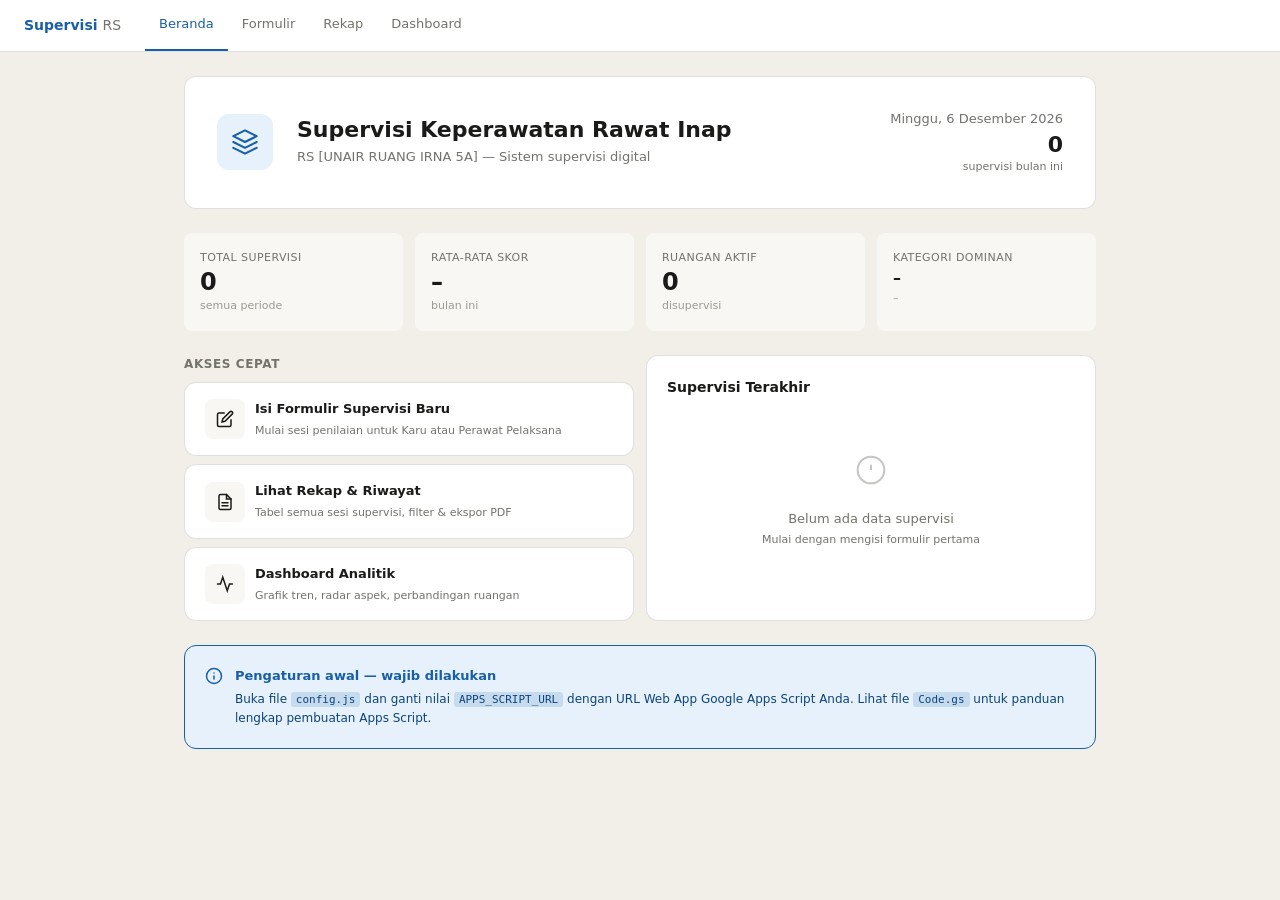
==== index.html @ 44aca82b "Add files via upload" ====
<!DOCTYPE html>
<html lang="id">
<head>
<meta charset="UTF-8">
<meta name="viewport" content="width=device-width,initial-scale=1">
<title>Supervisi Keperawatan RS</title>
<link rel="stylesheet" href="style.css">
<style>
.hero{background:var(--bg);border:1px solid var(--border);border-radius:var(--radius-lg);
  padding:2rem;margin-bottom:1.5rem;display:flex;align-items:center;gap:1.5rem}
.hero-icon{width:56px;height:56px;background:var(--blue-light);border-radius:var(--radius-lg);
  display:flex;align-items:center;justify-content:center;flex-shrink:0}
.hero h1{font-size:22px;font-weight:700;color:var(--text);line-height:1.2}
.hero p{font-size:13px;color:var(--text-sec);margin-top:4px}
.quick-btn{display:flex;align-items:center;gap:10px;padding:1rem 1.25rem;
  background:var(--bg);border:1px solid var(--border);border-radius:var(--radius-lg);
  text-decoration:none;color:var(--text);transition:all .15s;cursor:pointer}
.quick-btn:hover{border-color:var(--blue-mid);background:var(--blue-light)}
.quick-btn:hover .qb-icon{background:var(--blue);color:#fff}
.qb-icon{width:40px;height:40px;border-radius:var(--radius);background:var(--bg2);
  display:flex;align-items:center;justify-content:center;flex-shrink:0;transition:all .15s}
.qb-title{font-size:13px;font-weight:600;color:var(--text)}
.qb-sub{font-size:11px;color:var(--text-sec);margin-top:2px}
.recent-row{display:flex;align-items:center;gap:10px;padding:10px 0;
  border-bottom:1px solid var(--border)}
.recent-row:last-child{border-bottom:none}
.rr-avatar{width:32px;height:32px;border-radius:50%;background:var(--blue-light);
  display:flex;align-items:center;justify-content:center;font-size:11px;font-weight:600;
  color:var(--blue);flex-shrink:0}
.rr-name{font-size:13px;font-weight:500;color:var(--text)}
.rr-meta{font-size:11px;color:var(--text-sec);margin-top:1px}
.empty-state{text-align:center;padding:2.5rem 1rem;color:var(--text-sec)}
.empty-state svg{margin-bottom:.75rem;opacity:.4}
</style>
</head>
<body>
<nav>
  <div class="nav-brand">Supervisi <span>RS</span></div>
  <div class="nav-links">
    <a href="index.html" class="active">Beranda</a>
    <a href="form.html">Formulir</a>
    <a href="rekap.html">Rekap</a>
    <a href="dashboard.html">Dashboard</a>
  </div>
</nav>

<div class="container">
  <div class="hero">
    <div class="hero-icon">
      <svg width="28" height="28" viewBox="0 0 24 24" fill="none" stroke="#185FA5" stroke-width="1.8" stroke-linecap="round" stroke-linejoin="round">
        <path d="M12 2L2 7l10 5 10-5-10-5z"/><path d="M2 17l10 5 10-5"/><path d="M2 12l10 5 10-5"/>
      </svg>
    </div>
    <div>
      <h1 id="rs-name">Supervisi Keperawatan Rawat Inap</h1>
      <p id="rs-sub">Sistem pencatatan & pelaporan supervisi berbasis Google Sheets</p>
    </div>
    <div style="margin-left:auto;text-align:right;flex-shrink:0">
      <div id="today-date" style="font-size:13px;color:var(--text-sec)"></div>
      <div id="stat-bulan" style="font-size:22px;font-weight:700;color:var(--text);line-height:1.2;margin-top:2px">–</div>
      <div style="font-size:11px;color:var(--text-sec)">supervisi bulan ini</div>
    </div>
  </div>

  <div id="toast-area"></div>

  <div class="grid-4" style="margin-bottom:1.5rem" id="stat-cards">
    <div class="stat-card">
      <div class="stat-label">Total Supervisi</div>
      <div class="stat-value" id="s-total">–</div>
      <div class="stat-sub">semua periode</div>
    </div>
    <div class="stat-card">
      <div class="stat-label">Rata-rata Skor</div>
      <div class="stat-value" id="s-rata">–</div>
      <div class="stat-sub">bulan ini</div>
    </div>
    <div class="stat-card">
      <div class="stat-label">Ruangan Aktif</div>
      <div class="stat-value" id="s-ruangan">–</div>
      <div class="stat-sub">disupervisi</div>
    </div>
    <div class="stat-card">
      <div class="stat-label">Kategori Dominan</div>
      <div class="stat-value" id="s-kategori" style="font-size:16px">–</div>
      <div class="stat-sub" id="s-kategori-sub">–</div>
    </div>
  </div>

  <div class="grid-2" style="margin-bottom:1.5rem">
    <div>
      <div style="font-size:12px;font-weight:600;color:var(--text-sec);margin-bottom:8px;text-transform:uppercase;letter-spacing:.05em">Akses Cepat</div>
      <div style="display:flex;flex-direction:column;gap:8px">
        <a href="form.html" class="quick-btn">
          <div class="qb-icon">
            <svg width="18" height="18" viewBox="0 0 24 24" fill="none" stroke="currentColor" stroke-width="2" stroke-linecap="round">
              <path d="M11 4H4a2 2 0 00-2 2v14a2 2 0 002 2h14a2 2 0 002-2v-7"/><path d="M18.5 2.5a2.121 2.121 0 013 3L12 15l-4 1 1-4 9.5-9.5z"/>
            </svg>
          </div>
          <div>
            <div class="qb-title">Isi Formulir Supervisi Baru</div>
            <div class="qb-sub">Mulai sesi penilaian untuk Karu atau Perawat Pelaksana</div>
          </div>
        </a>
        <a href="rekap.html" class="quick-btn">
          <div class="qb-icon">
            <svg width="18" height="18" viewBox="0 0 24 24" fill="none" stroke="currentColor" stroke-width="2" stroke-linecap="round">
              <path d="M14 2H6a2 2 0 00-2 2v16a2 2 0 002 2h12a2 2 0 002-2V8z"/><polyline points="14 2 14 8 20 8"/><line x1="16" y1="13" x2="8" y2="13"/><line x1="16" y1="17" x2="8" y2="17"/>
            </svg>
          </div>
          <div>
            <div class="qb-title">Lihat Rekap & Riwayat</div>
            <div class="qb-sub">Tabel semua sesi supervisi, filter & ekspor PDF</div>
          </div>
        </a>
        <a href="dashboard.html" class="quick-btn">
          <div class="qb-icon">
            <svg width="18" height="18" viewBox="0 0 24 24" fill="none" stroke="currentColor" stroke-width="2" stroke-linecap="round">
              <polyline points="22 12 18 12 15 21 9 3 6 12 2 12"/>
            </svg>
          </div>
          <div>
            <div class="qb-title">Dashboard Analitik</div>
            <div class="qb-sub">Grafik tren, radar aspek, perbandingan ruangan</div>
          </div>
        </a>
      </div>
    </div>

    <div class="card">
      <div class="card-title">Supervisi Terakhir</div>
      <div id="recent-list">
        <div class="empty-state" id="empty-recent">
          <svg width="32" height="32" viewBox="0 0 24 24" fill="none" stroke="currentColor" stroke-width="1.5"><circle cx="12" cy="12" r="10"/><line x1="12" y1="8" x2="12" y2="12"/><line x1="12" y1="16" x2="12.01" y2="16"/></svg>
          <div style="font-size:13px;margin-top:4px">Belum ada data supervisi</div>
          <div style="font-size:11px;margin-top:2px">Mulai dengan mengisi formulir pertama</div>
        </div>
      </div>
    </div>
  </div>

  <div class="card" style="background:var(--blue-light);border-color:var(--blue)">
    <div style="display:flex;align-items:flex-start;gap:12px">
      <svg width="18" height="18" viewBox="0 0 24 24" fill="none" stroke="#185FA5" stroke-width="2" stroke-linecap="round" style="flex-shrink:0;margin-top:1px"><circle cx="12" cy="12" r="10"/><line x1="12" y1="16" x2="12" y2="12"/><line x1="12" y1="8" x2="12.01" y2="8"/></svg>
      <div>
        <div style="font-size:13px;font-weight:600;color:var(--blue);margin-bottom:3px">Pengaturan awal — wajib dilakukan</div>
        <div style="font-size:12px;color:#0C447C;line-height:1.6">
          Buka file <code style="background:rgba(24,95,165,.15);padding:1px 5px;border-radius:3px;font-size:11px">config.js</code> 
          dan ganti nilai <code style="background:rgba(24,95,165,.15);padding:1px 5px;border-radius:3px;font-size:11px">APPS_SCRIPT_URL</code> 
          dengan URL Web App Google Apps Script Anda. Lihat file <code style="background:rgba(24,95,165,.15);padding:1px 5px;border-radius:3px;font-size:11px">Code.gs</code> 
          untuk panduan lengkap pembuatan Apps Script.
        </div>
      </div>
    </div>
  </div>
</div>

<script src="config.js"></script>
<script>
document.getElementById('rs-name').textContent = CONFIG.APP_NAME;
document.getElementById('rs-sub').textContent = CONFIG.RS_NAME + ' — Sistem supervisi digital';

const now = new Date();
document.getElementById('today-date').textContent = now.toLocaleDateString('id-ID',{weekday:'long',day:'numeric',month:'long',year:'numeric'});

function loadStats() {
  const data = ambilLokal();
  const bulanIni = now.getMonth();
  const tahunIni = now.getFullYear();
  const dataBulan = data.filter(d => {
    const t = new Date(d.tanggal);
    return t.getMonth() === bulanIni && t.getFullYear() === tahunIni;
  });

  document.getElementById('s-total').textContent = data.length;
  document.getElementById('stat-bulan').textContent = dataBulan.length;

  if (dataBulan.length) {
    const avg = Math.round(dataBulan.reduce((a,b) => a + b.skor_total, 0) / dataBulan.length);
    document.getElementById('s-rata').textContent = avg + '%';
    const kat = getKategori(avg);
    document.getElementById('s-kategori').textContent = kat.label;
  }

  const ruangan = [...new Set(data.map(d => d.ruangan))];
  document.getElementById('s-ruangan').textContent = ruangan.length;

  const cats = {};
  data.forEach(d => { cats[d.kategori] = (cats[d.kategori]||0)+1; });
  const dom = Object.entries(cats).sort((a,b)=>b[1]-a[1])[0];
  if (dom) {
    document.getElementById('s-kategori').textContent = dom[0];
    document.getElementById('s-kategori-sub').textContent = dom[1] + ' sesi';
  }

  const list = document.getElementById('recent-list');
  const recent = data.slice(0, 5);
  if (recent.length) {
    document.getElementById('empty-recent')?.remove();
    list.innerHTML = recent.map(d => {
      const inisial = d.nama_perawat.split(' ').slice(1,3).map(w=>w[0]).join('').toUpperCase().slice(0,2);
      const kat = getKategori(d.skor_total);
      return `<div class="recent-row">
        <div class="rr-avatar">${inisial}</div>
        <div style="flex:1">
          <div class="rr-name">${d.nama_perawat}</div>
          <div class="rr-meta">${d.ruangan} · ${formatTanggal(d.tanggal)} · ${d.shift}</div>
        </div>
        <span class="badge ${kat.cls}">${d.skor_total}%</span>
      </div>`;
    }).join('');
  }

  // Coba fetch dari Sheets jika URL sudah diset
  if (CONFIG.APPS_SCRIPT_URL.includes('GANTI')) return;
  fetch(CONFIG.APPS_SCRIPT_URL + '?action=getStats')
    .then(r => r.json())
    .then(res => {
      if (res.total !== undefined) document.getElementById('s-total').textContent = res.total;
    }).catch(() => {});
}

loadStats();
</script>
</body>
</html>
---- style.css ----
*,*::before,*::after{box-sizing:border-box;margin:0;padding:0}

:root{
  --blue:#185FA5;--blue-light:#E6F1FB;--blue-mid:#378ADD;
  --green:#3B6D11;--green-light:#EAF3DE;
  --amber:#854F0B;--amber-light:#FAEEDA;
  --red:#A32D2D;--red-light:#FCEBEB;
  --teal:#0F6E56;--teal-light:#E1F5EE;
  --gray:#5F5E5A;--gray-light:#F1EFE8;
  --purple:#534AB7;--purple-light:#EEEDFE;
  --text:#1a1a18;--text-sec:#73726c;--text-hint:#9c9a92;
  --bg:#ffffff;--bg2:#f8f7f4;--bg3:#f1efe8;
  --border:rgba(0,0,0,0.12);--border2:rgba(0,0,0,0.20);
  --radius:8px;--radius-lg:12px;
}

body{font-family:'Segoe UI',system-ui,sans-serif;font-size:14px;color:var(--text);background:var(--bg3);line-height:1.6}

/* NAV */
nav{background:var(--bg);border-bottom:1px solid var(--border);padding:0 1.5rem;display:flex;align-items:center;gap:0;position:sticky;top:0;z-index:100}
.nav-brand{font-size:14px;font-weight:600;color:var(--blue);padding:14px 0;margin-right:1.5rem;white-space:nowrap}
.nav-brand span{color:var(--text-sec);font-weight:400}
.nav-links{display:flex;gap:0;flex:1}
.nav-links a{display:block;padding:14px 14px;font-size:13px;color:var(--text-sec);text-decoration:none;border-bottom:2.5px solid transparent;transition:color .15s}
.nav-links a:hover{color:var(--text)}
.nav-links a.active{color:var(--blue);border-bottom-color:var(--blue);font-weight:500}

/* LAYOUT */
.container{max-width:960px;margin:0 auto;padding:1.5rem}
.page-title{font-size:20px;font-weight:600;color:var(--text);margin-bottom:4px}
.page-sub{font-size:13px;color:var(--text-sec);margin-bottom:1.5rem}

/* CARDS */
.card{background:var(--bg);border:1px solid var(--border);border-radius:var(--radius-lg);padding:1.25rem}
.card-title{font-size:14px;font-weight:600;color:var(--text);margin-bottom:1rem}

/* GRID */
.grid-2{display:grid;grid-template-columns:repeat(2,minmax(0,1fr));gap:12px}
.grid-3{display:grid;grid-template-columns:repeat(3,minmax(0,1fr));gap:12px}
.grid-4{display:grid;grid-template-columns:repeat(4,minmax(0,1fr));gap:12px}

/* STAT CARDS */
.stat-card{background:var(--bg2);border-radius:var(--radius);padding:1rem}
.stat-label{font-size:11px;color:var(--text-sec);font-weight:500;text-transform:uppercase;letter-spacing:.04em;margin-bottom:4px}
.stat-value{font-size:24px;font-weight:600;color:var(--text);line-height:1}
.stat-sub{font-size:11px;color:var(--text-hint);margin-top:3px}

/* FORM ELEMENTS */
.form-group{display:flex;flex-direction:column;gap:5px;margin-bottom:1rem}
.form-label{font-size:12px;font-weight:500;color:var(--text-sec)}
.form-label .req{color:var(--red)}
input[type="text"],input[type="date"],select,textarea{
  width:100%;padding:8px 10px;border:1px solid var(--border2);border-radius:var(--radius);
  font-size:13px;color:var(--text);background:var(--bg);font-family:inherit;
  transition:border-color .15s,box-shadow .15s;outline:none
}
input:focus,select:focus,textarea:focus{border-color:var(--blue-mid);box-shadow:0 0 0 3px rgba(55,138,221,.15)}
select{cursor:pointer}
textarea{resize:vertical;min-height:80px}

/* BUTTONS */
.btn{display:inline-flex;align-items:center;gap:6px;padding:8px 16px;border-radius:var(--radius);
  font-size:13px;font-weight:500;cursor:pointer;border:1px solid;font-family:inherit;transition:all .15s}
.btn-primary{background:var(--blue);color:#fff;border-color:var(--blue)}
.btn-primary:hover{background:#0C447C;border-color:#0C447C}
.btn-secondary{background:var(--bg);color:var(--text);border-color:var(--border2)}
.btn-secondary:hover{background:var(--bg2)}
.btn-success{background:var(--green);color:#fff;border-color:var(--green)}
.btn-success:hover{background:#27500A}
.btn-danger{background:var(--red);color:#fff;border-color:var(--red)}
.btn-lg{padding:10px 24px;font-size:14px}
.btn-sm{padding:5px 10px;font-size:11px}
.btn:disabled{opacity:.5;cursor:not-allowed}

/* BADGES */
.badge{display:inline-block;font-size:11px;font-weight:500;padding:2px 8px;border-radius:4px}
.badge-success{background:var(--green-light);color:var(--green)}
.badge-warning{background:var(--amber-light);color:var(--amber)}
.badge-info{background:var(--blue-light);color:var(--blue)}
.badge-danger{background:var(--red-light);color:var(--red)}
.badge-gray{background:var(--gray-light);color:var(--gray)}

/* SCORE BUTTONS */
.score-group{display:flex;gap:5px}
.score-btn{width:36px;height:36px;border-radius:var(--radius);border:1.5px solid var(--border2);
  background:var(--bg2);cursor:pointer;font-size:13px;font-weight:600;color:var(--text-sec);
  transition:all .12s;font-family:inherit}
.score-btn:hover{border-color:var(--border2);background:var(--bg3)}
.score-btn.sel-1{background:var(--red-light);color:var(--red);border-color:var(--red)}
.score-btn.sel-2{background:var(--amber-light);color:var(--amber);border-color:var(--amber)}
.score-btn.sel-3{background:var(--blue-light);color:var(--blue);border-color:var(--blue)}
.score-btn.sel-4{background:var(--green-light);color:var(--green);border-color:var(--green)}

/* ITEM ROW */
.item-row{display:flex;align-items:center;gap:12px;padding:10px 0;border-bottom:1px solid var(--border)}
.item-row:last-child{border-bottom:none}
.item-num{font-size:11px;color:var(--text-hint);min-width:16px;flex-shrink:0}
.item-text{flex:1;font-size:13px;color:var(--text);line-height:1.4}

/* SECTION HEADER */
.section-head{background:var(--bg2);border-radius:var(--radius) var(--radius) 0 0;
  padding:10px 14px;display:flex;justify-content:space-between;align-items:center;
  border:1px solid var(--border)}
.section-head+.section-body{border:1px solid var(--border);border-top:none;
  padding:4px 14px;border-radius:0 0 var(--radius) var(--radius);margin-bottom:1rem}
.section-title{font-size:13px;font-weight:600;color:var(--text)}
.section-score{font-size:13px;font-weight:600}

/* TABLE */
.table-wrap{overflow-x:auto}
table{width:100%;border-collapse:collapse;font-size:13px}
th{padding:8px 10px;text-align:left;font-size:11px;font-weight:600;color:var(--text-sec);
  background:var(--bg2);border-bottom:1px solid var(--border);text-transform:uppercase;letter-spacing:.04em;cursor:pointer}
th:hover{background:var(--bg3)}
td{padding:9px 10px;border-bottom:1px solid var(--border);color:var(--text);vertical-align:middle}
tr:hover td{background:var(--bg2)}
tr:last-child td{border-bottom:none}

/* PROGRESS BAR */
.progress{height:6px;background:var(--bg3);border-radius:3px;overflow:hidden;margin-top:4px}
.progress-fill{height:100%;border-radius:3px;transition:width .3s}

/* ALERT / TOAST */
.toast{display:none;padding:10px 14px;border-radius:var(--radius);font-size:13px;margin-bottom:1rem;border-left:3px solid}
.toast.show{display:block}
.toast-success{background:var(--green-light);color:var(--green);border-color:var(--green)}
.toast-error{background:var(--red-light);color:var(--red);border-color:var(--red)}
.toast-info{background:var(--blue-light);color:var(--blue);border-color:var(--blue)}

/* LOADING */
.loading{display:inline-block;width:16px;height:16px;border:2px solid rgba(255,255,255,.4);
  border-top-color:#fff;border-radius:50%;animation:spin .6s linear infinite}
@keyframes spin{to{transform:rotate(360deg)}}
.loading-dark{border-color:var(--border2);border-top-color:var(--blue)}

/* RESPONSIVE */
@media(max-width:640px){
  .grid-2,.grid-3,.grid-4{grid-template-columns:1fr}
  .container{padding:1rem}
  nav{padding:0 1rem}
  .nav-brand{font-size:13px}
}

/* PRINT */
@media print{
  nav,.no-print{display:none!important}
  body{background:#fff}
  .card{border:1px solid #ccc}
  .container{padding:0}
}
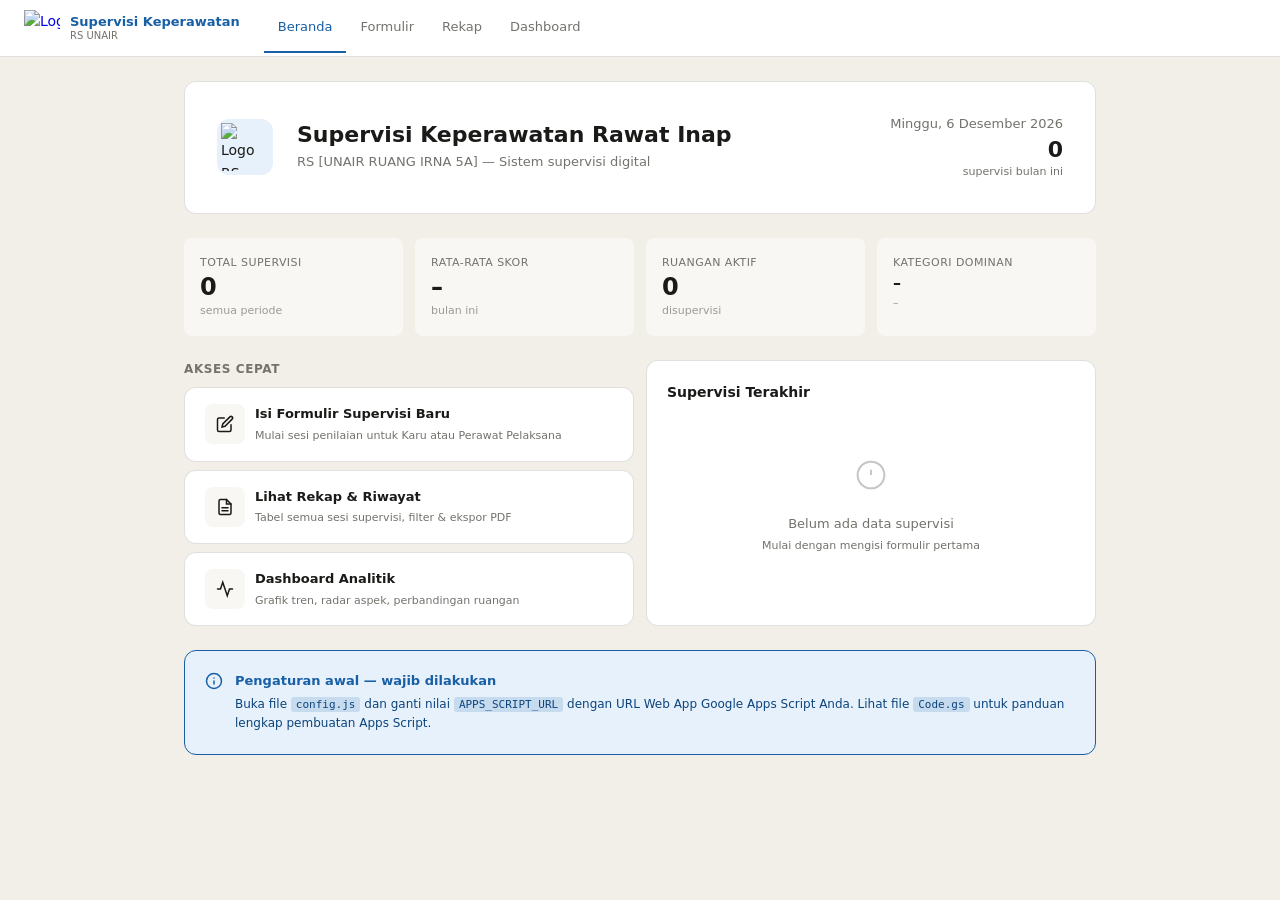
==== commit f6933ffa: "Add files via upload" ====
--- a/index.html
+++ b/index.html
@@ -1,206 +1,342 @@
 <!DOCTYPE html>
 <html lang="id">
+
 <head>
-<meta charset="UTF-8">
-<meta name="viewport" content="width=device-width,initial-scale=1">
-<title>Supervisi Keperawatan RS</title>
-<link rel="stylesheet" href="style.css">
-<style>
-.hero{background:var(--bg);border:1px solid var(--border);border-radius:var(--radius-lg);
-  padding:2rem;margin-bottom:1.5rem;display:flex;align-items:center;gap:1.5rem}
-.hero-icon{width:56px;height:56px;background:var(--blue-light);border-radius:var(--radius-lg);
-  display:flex;align-items:center;justify-content:center;flex-shrink:0}
-.hero h1{font-size:22px;font-weight:700;color:var(--text);line-height:1.2}
-.hero p{font-size:13px;color:var(--text-sec);margin-top:4px}
-.quick-btn{display:flex;align-items:center;gap:10px;padding:1rem 1.25rem;
-  background:var(--bg);border:1px solid var(--border);border-radius:var(--radius-lg);
-  text-decoration:none;color:var(--text);transition:all .15s;cursor:pointer}
-.quick-btn:hover{border-color:var(--blue-mid);background:var(--blue-light)}
-.quick-btn:hover .qb-icon{background:var(--blue);color:#fff}
-.qb-icon{width:40px;height:40px;border-radius:var(--radius);background:var(--bg2);
-  display:flex;align-items:center;justify-content:center;flex-shrink:0;transition:all .15s}
-.qb-title{font-size:13px;font-weight:600;color:var(--text)}
-.qb-sub{font-size:11px;color:var(--text-sec);margin-top:2px}
-.recent-row{display:flex;align-items:center;gap:10px;padding:10px 0;
-  border-bottom:1px solid var(--border)}
-.recent-row:last-child{border-bottom:none}
-.rr-avatar{width:32px;height:32px;border-radius:50%;background:var(--blue-light);
-  display:flex;align-items:center;justify-content:center;font-size:11px;font-weight:600;
-  color:var(--blue);flex-shrink:0}
-.rr-name{font-size:13px;font-weight:500;color:var(--text)}
-.rr-meta{font-size:11px;color:var(--text-sec);margin-top:1px}
-.empty-state{text-align:center;padding:2.5rem 1rem;color:var(--text-sec)}
-.empty-state svg{margin-bottom:.75rem;opacity:.4}
-</style>
+  <meta charset="UTF-8">
+  <meta name="viewport" content="width=device-width,initial-scale=1">
+  <title>Supervisi Keperawatan RS</title>
+  <link rel="stylesheet" href="style.css">
+  <style>
+    .hero {
+      background: var(--bg);
+      border: 1px solid var(--border);
+      border-radius: var(--radius-lg);
+      padding: 2rem;
+      margin-bottom: 1.5rem;
+      display: flex;
+      align-items: center;
+      gap: 1.5rem
+    }
+
+    .hero-icon {
+      width: 56px;
+      height: 56px;
+      background: var(--blue-light);
+      border-radius: var(--radius-lg);
+      display: flex;
+      align-items: center;
+      justify-content: center;
+      flex-shrink: 0
+    }
+
+    .hero h1 {
+      font-size: 22px;
+      font-weight: 700;
+      color: var(--text);
+      line-height: 1.2
+    }
+
+    .hero p {
+      font-size: 13px;
+      color: var(--text-sec);
+      margin-top: 4px
+    }
+
+    .quick-btn {
+      display: flex;
+      align-items: center;
+      gap: 10px;
+      padding: 1rem 1.25rem;
+      background: var(--bg);
+      border: 1px solid var(--border);
+      border-radius: var(--radius-lg);
+      text-decoration: none;
+      color: var(--text);
+      transition: all .15s;
+      cursor: pointer
+    }
+
+    .quick-btn:hover {
+      border-color: var(--blue-mid);
+      background: var(--blue-light)
+    }
+
+    .quick-btn:hover .qb-icon {
+      background: var(--blue);
+      color: #fff
+    }
+
+    .qb-icon {
+      width: 40px;
+      height: 40px;
+      border-radius: var(--radius);
+      background: var(--bg2);
+      display: flex;
+      align-items: center;
+      justify-content: center;
+      flex-shrink: 0;
+      transition: all .15s
+    }
+
+    .qb-title {
+      font-size: 13px;
+      font-weight: 600;
+      color: var(--text)
+    }
+
+    .qb-sub {
+      font-size: 11px;
+      color: var(--text-sec);
+      margin-top: 2px
+    }
+
+    .recent-row {
+      display: flex;
+      align-items: center;
+      gap: 10px;
+      padding: 10px 0;
+      border-bottom: 1px solid var(--border)
+    }
+
+    .recent-row:last-child {
+      border-bottom: none
+    }
+
+    .rr-avatar {
+      width: 32px;
+      height: 32px;
+      border-radius: 50%;
+      background: var(--blue-light);
+      display: flex;
+      align-items: center;
+      justify-content: center;
+      font-size: 11px;
+      font-weight: 600;
+      color: var(--blue);
+      flex-shrink: 0
+    }
+
+    .rr-name {
+      font-size: 13px;
+      font-weight: 500;
+      color: var(--text)
+    }
+
+    .rr-meta {
+      font-size: 11px;
+      color: var(--text-sec);
+      margin-top: 1px
+    }
+
+    .empty-state {
+      text-align: center;
+      padding: 2.5rem 1rem;
+      color: var(--text-sec)
+    }
+
+    .empty-state svg {
+      margin-bottom: .75rem;
+      opacity: .4
+    }
+  </style>
 </head>
+
 <body>
-<nav>
-  <div class="nav-brand">Supervisi <span>RS</span></div>
-  <div class="nav-links">
-    <a href="index.html" class="active">Beranda</a>
-    <a href="form.html">Formulir</a>
-    <a href="rekap.html">Rekap</a>
-    <a href="dashboard.html">Dashboard</a>
+  <nav>
+    <a href="index.html" class="nav-brand">
+      <img src="https://medikakaryaairlangga.com/about/assets/logo_rsunair.png" alt="Logo RS Unair">
+      <div>
+        <div class="nav-brand-text">Supervisi Keperawatan</div>
+        <div class="nav-brand-sub">RS UNAIR</div>
+      </div>
+    </a>
+    <div class="nav-links">
+      <a href="index.html" class="active">Beranda</a>
+      <a href="form.html">Formulir</a>
+      <a href="rekap.html">Rekap</a>
+      <a href="dashboard.html">Dashboard</a>
+    </div>
+  </nav>
+
+  <div class="container">
+    <div class="hero">
+      <div class="hero-icon">
+        <img src="https://medikakaryaairlangga.com/about/assets/logo_rsunair.png" alt="Logo RS Unair"
+          style="width:48px;height:48px;object-fit:contain">
+      </div>
+      <div>
+        <h1 id="rs-name">Supervisi Keperawatan Rawat Inap</h1>
+        <p id="rs-sub">Sistem pencatatan & pelaporan supervisi berbasis Google Sheets</p>
+      </div>
+      <div style="margin-left:auto;text-align:right;flex-shrink:0">
+        <div id="today-date" style="font-size:13px;color:var(--text-sec)"></div>
+        <div id="stat-bulan" style="font-size:22px;font-weight:700;color:var(--text);line-height:1.2;margin-top:2px">–
+        </div>
+        <div style="font-size:11px;color:var(--text-sec)">supervisi bulan ini</div>
+      </div>
+    </div>
+
+    <div id="toast-area"></div>
+
+    <div class="grid-4" style="margin-bottom:1.5rem" id="stat-cards">
+      <div class="stat-card">
+        <div class="stat-label">Total Supervisi</div>
+        <div class="stat-value" id="s-total">–</div>
+        <div class="stat-sub">semua periode</div>
+      </div>
+      <div class="stat-card">
+        <div class="stat-label">Rata-rata Skor</div>
+        <div class="stat-value" id="s-rata">–</div>
+        <div class="stat-sub">bulan ini</div>
+      </div>
+      <div class="stat-card">
+        <div class="stat-label">Ruangan Aktif</div>
+        <div class="stat-value" id="s-ruangan">–</div>
+        <div class="stat-sub">disupervisi</div>
+      </div>
+      <div class="stat-card">
+        <div class="stat-label">Kategori Dominan</div>
+        <div class="stat-value" id="s-kategori" style="font-size:16px">–</div>
+        <div class="stat-sub" id="s-kategori-sub">–</div>
+      </div>
+    </div>
+
+    <div class="grid-2" style="margin-bottom:1.5rem">
+      <div>
+        <div
+          style="font-size:12px;font-weight:600;color:var(--text-sec);margin-bottom:8px;text-transform:uppercase;letter-spacing:.05em">
+          Akses Cepat</div>
+        <div style="display:flex;flex-direction:column;gap:8px">
+          <a href="form.html" class="quick-btn">
+            <div class="qb-icon">
+              <svg width="18" height="18" viewBox="0 0 24 24" fill="none" stroke="currentColor" stroke-width="2"
+                stroke-linecap="round">
+                <path d="M11 4H4a2 2 0 00-2 2v14a2 2 0 002 2h14a2 2 0 002-2v-7" />
+                <path d="M18.5 2.5a2.121 2.121 0 013 3L12 15l-4 1 1-4 9.5-9.5z" />
+              </svg>
+            </div>
+            <div>
+              <div class="qb-title">Isi Formulir Supervisi Baru</div>
+              <div class="qb-sub">Mulai sesi penilaian untuk Karu atau Perawat Pelaksana</div>
+            </div>
+          </a>
+          <a href="rekap.html" class="quick-btn">
+            <div class="qb-icon">
+              <svg width="18" height="18" viewBox="0 0 24 24" fill="none" stroke="currentColor" stroke-width="2"
+                stroke-linecap="round">
+                <path d="M14 2H6a2 2 0 00-2 2v16a2 2 0 002 2h12a2 2 0 002-2V8z" />
+                <polyline points="14 2 14 8 20 8" />
+                <line x1="16" y1="13" x2="8" y2="13" />
+                <line x1="16" y1="17" x2="8" y2="17" />
+              </svg>
+            </div>
+            <div>
+              <div class="qb-title">Lihat Rekap & Riwayat</div>
+              <div class="qb-sub">Tabel semua sesi supervisi, filter & ekspor PDF</div>
+            </div>
+          </a>
+          <a href="dashboard.html" class="quick-btn">
+            <div class="qb-icon">
+              <svg width="18" height="18" viewBox="0 0 24 24" fill="none" stroke="currentColor" stroke-width="2"
+                stroke-linecap="round">
+                <polyline points="22 12 18 12 15 21 9 3 6 12 2 12" />
+              </svg>
+            </div>
+            <div>
+              <div class="qb-title">Dashboard Analitik</div>
+              <div class="qb-sub">Grafik tren, radar aspek, perbandingan ruangan</div>
+            </div>
+          </a>
+        </div>
+      </div>
+
+      <div class="card">
+        <div class="card-title">Supervisi Terakhir</div>
+        <div id="recent-list">
+          <div class="empty-state" id="empty-recent">
+            <svg width="32" height="32" viewBox="0 0 24 24" fill="none" stroke="currentColor" stroke-width="1.5">
+              <circle cx="12" cy="12" r="10" />
+              <line x1="12" y1="8" x2="12" y2="12" />
+              <line x1="12" y1="16" x2="12.01" y2="16" />
+            </svg>
+            <div style="font-size:13px;margin-top:4px">Belum ada data supervisi</div>
+            <div style="font-size:11px;margin-top:2px">Mulai dengan mengisi formulir pertama</div>
+          </div>
+        </div>
+      </div>
+    </div>
+
+    <div class="card" style="background:var(--blue-light);border-color:var(--blue)">
+      <div style="display:flex;align-items:flex-start;gap:12px">
+        <svg width="18" height="18" viewBox="0 0 24 24" fill="none" stroke="#185FA5" stroke-width="2"
+          stroke-linecap="round" style="flex-shrink:0;margin-top:1px">
+          <circle cx="12" cy="12" r="10" />
+          <line x1="12" y1="16" x2="12" y2="12" />
+          <line x1="12" y1="8" x2="12.01" y2="8" />
+        </svg>
+        <div>
+          <div style="font-size:13px;font-weight:600;color:var(--blue);margin-bottom:3px">Pengaturan awal — wajib
+            dilakukan</div>
+          <div style="font-size:12px;color:#0C447C;line-height:1.6">
+            Buka file <code
+              style="background:rgba(24,95,165,.15);padding:1px 5px;border-radius:3px;font-size:11px">config.js</code>
+            dan ganti nilai <code
+              style="background:rgba(24,95,165,.15);padding:1px 5px;border-radius:3px;font-size:11px">APPS_SCRIPT_URL</code>
+            dengan URL Web App Google Apps Script Anda. Lihat file <code
+              style="background:rgba(24,95,165,.15);padding:1px 5px;border-radius:3px;font-size:11px">Code.gs</code>
+            untuk panduan lengkap pembuatan Apps Script.
+          </div>
+        </div>
+      </div>
+    </div>
   </div>
-</nav>
-
-<div class="container">
-  <div class="hero">
-    <div class="hero-icon">
-      <svg width="28" height="28" viewBox="0 0 24 24" fill="none" stroke="#185FA5" stroke-width="1.8" stroke-linecap="round" stroke-linejoin="round">
-        <path d="M12 2L2 7l10 5 10-5-10-5z"/><path d="M2 17l10 5 10-5"/><path d="M2 12l10 5 10-5"/>
-      </svg>
-    </div>
-    <div>
-      <h1 id="rs-name">Supervisi Keperawatan Rawat Inap</h1>
-      <p id="rs-sub">Sistem pencatatan & pelaporan supervisi berbasis Google Sheets</p>
-    </div>
-    <div style="margin-left:auto;text-align:right;flex-shrink:0">
-      <div id="today-date" style="font-size:13px;color:var(--text-sec)"></div>
-      <div id="stat-bulan" style="font-size:22px;font-weight:700;color:var(--text);line-height:1.2;margin-top:2px">–</div>
-      <div style="font-size:11px;color:var(--text-sec)">supervisi bulan ini</div>
-    </div>
-  </div>
-
-  <div id="toast-area"></div>
-
-  <div class="grid-4" style="margin-bottom:1.5rem" id="stat-cards">
-    <div class="stat-card">
-      <div class="stat-label">Total Supervisi</div>
-      <div class="stat-value" id="s-total">–</div>
-      <div class="stat-sub">semua periode</div>
-    </div>
-    <div class="stat-card">
-      <div class="stat-label">Rata-rata Skor</div>
-      <div class="stat-value" id="s-rata">–</div>
-      <div class="stat-sub">bulan ini</div>
-    </div>
-    <div class="stat-card">
-      <div class="stat-label">Ruangan Aktif</div>
-      <div class="stat-value" id="s-ruangan">–</div>
-      <div class="stat-sub">disupervisi</div>
-    </div>
-    <div class="stat-card">
-      <div class="stat-label">Kategori Dominan</div>
-      <div class="stat-value" id="s-kategori" style="font-size:16px">–</div>
-      <div class="stat-sub" id="s-kategori-sub">–</div>
-    </div>
-  </div>
-
-  <div class="grid-2" style="margin-bottom:1.5rem">
-    <div>
-      <div style="font-size:12px;font-weight:600;color:var(--text-sec);margin-bottom:8px;text-transform:uppercase;letter-spacing:.05em">Akses Cepat</div>
-      <div style="display:flex;flex-direction:column;gap:8px">
-        <a href="form.html" class="quick-btn">
-          <div class="qb-icon">
-            <svg width="18" height="18" viewBox="0 0 24 24" fill="none" stroke="currentColor" stroke-width="2" stroke-linecap="round">
-              <path d="M11 4H4a2 2 0 00-2 2v14a2 2 0 002 2h14a2 2 0 002-2v-7"/><path d="M18.5 2.5a2.121 2.121 0 013 3L12 15l-4 1 1-4 9.5-9.5z"/>
-            </svg>
-          </div>
-          <div>
-            <div class="qb-title">Isi Formulir Supervisi Baru</div>
-            <div class="qb-sub">Mulai sesi penilaian untuk Karu atau Perawat Pelaksana</div>
-          </div>
-        </a>
-        <a href="rekap.html" class="quick-btn">
-          <div class="qb-icon">
-            <svg width="18" height="18" viewBox="0 0 24 24" fill="none" stroke="currentColor" stroke-width="2" stroke-linecap="round">
-              <path d="M14 2H6a2 2 0 00-2 2v16a2 2 0 002 2h12a2 2 0 002-2V8z"/><polyline points="14 2 14 8 20 8"/><line x1="16" y1="13" x2="8" y2="13"/><line x1="16" y1="17" x2="8" y2="17"/>
-            </svg>
-          </div>
-          <div>
-            <div class="qb-title">Lihat Rekap & Riwayat</div>
-            <div class="qb-sub">Tabel semua sesi supervisi, filter & ekspor PDF</div>
-          </div>
-        </a>
-        <a href="dashboard.html" class="quick-btn">
-          <div class="qb-icon">
-            <svg width="18" height="18" viewBox="0 0 24 24" fill="none" stroke="currentColor" stroke-width="2" stroke-linecap="round">
-              <polyline points="22 12 18 12 15 21 9 3 6 12 2 12"/>
-            </svg>
-          </div>
-          <div>
-            <div class="qb-title">Dashboard Analitik</div>
-            <div class="qb-sub">Grafik tren, radar aspek, perbandingan ruangan</div>
-          </div>
-        </a>
-      </div>
-    </div>
-
-    <div class="card">
-      <div class="card-title">Supervisi Terakhir</div>
-      <div id="recent-list">
-        <div class="empty-state" id="empty-recent">
-          <svg width="32" height="32" viewBox="0 0 24 24" fill="none" stroke="currentColor" stroke-width="1.5"><circle cx="12" cy="12" r="10"/><line x1="12" y1="8" x2="12" y2="12"/><line x1="12" y1="16" x2="12.01" y2="16"/></svg>
-          <div style="font-size:13px;margin-top:4px">Belum ada data supervisi</div>
-          <div style="font-size:11px;margin-top:2px">Mulai dengan mengisi formulir pertama</div>
-        </div>
-      </div>
-    </div>
-  </div>
-
-  <div class="card" style="background:var(--blue-light);border-color:var(--blue)">
-    <div style="display:flex;align-items:flex-start;gap:12px">
-      <svg width="18" height="18" viewBox="0 0 24 24" fill="none" stroke="#185FA5" stroke-width="2" stroke-linecap="round" style="flex-shrink:0;margin-top:1px"><circle cx="12" cy="12" r="10"/><line x1="12" y1="16" x2="12" y2="12"/><line x1="12" y1="8" x2="12.01" y2="8"/></svg>
-      <div>
-        <div style="font-size:13px;font-weight:600;color:var(--blue);margin-bottom:3px">Pengaturan awal — wajib dilakukan</div>
-        <div style="font-size:12px;color:#0C447C;line-height:1.6">
-          Buka file <code style="background:rgba(24,95,165,.15);padding:1px 5px;border-radius:3px;font-size:11px">config.js</code> 
-          dan ganti nilai <code style="background:rgba(24,95,165,.15);padding:1px 5px;border-radius:3px;font-size:11px">APPS_SCRIPT_URL</code> 
-          dengan URL Web App Google Apps Script Anda. Lihat file <code style="background:rgba(24,95,165,.15);padding:1px 5px;border-radius:3px;font-size:11px">Code.gs</code> 
-          untuk panduan lengkap pembuatan Apps Script.
-        </div>
-      </div>
-    </div>
-  </div>
-</div>
-
-<script src="config.js"></script>
-<script>
-document.getElementById('rs-name').textContent = CONFIG.APP_NAME;
-document.getElementById('rs-sub').textContent = CONFIG.RS_NAME + ' — Sistem supervisi digital';
-
-const now = new Date();
-document.getElementById('today-date').textContent = now.toLocaleDateString('id-ID',{weekday:'long',day:'numeric',month:'long',year:'numeric'});
-
-function loadStats() {
-  const data = ambilLokal();
-  const bulanIni = now.getMonth();
-  const tahunIni = now.getFullYear();
-  const dataBulan = data.filter(d => {
-    const t = new Date(d.tanggal);
-    return t.getMonth() === bulanIni && t.getFullYear() === tahunIni;
-  });
-
-  document.getElementById('s-total').textContent = data.length;
-  document.getElementById('stat-bulan').textContent = dataBulan.length;
-
-  if (dataBulan.length) {
-    const avg = Math.round(dataBulan.reduce((a,b) => a + b.skor_total, 0) / dataBulan.length);
-    document.getElementById('s-rata').textContent = avg + '%';
-    const kat = getKategori(avg);
-    document.getElementById('s-kategori').textContent = kat.label;
-  }
-
-  const ruangan = [...new Set(data.map(d => d.ruangan))];
-  document.getElementById('s-ruangan').textContent = ruangan.length;
-
-  const cats = {};
-  data.forEach(d => { cats[d.kategori] = (cats[d.kategori]||0)+1; });
-  const dom = Object.entries(cats).sort((a,b)=>b[1]-a[1])[0];
-  if (dom) {
-    document.getElementById('s-kategori').textContent = dom[0];
-    document.getElementById('s-kategori-sub').textContent = dom[1] + ' sesi';
-  }
-
-  const list = document.getElementById('recent-list');
-  const recent = data.slice(0, 5);
-  if (recent.length) {
-    document.getElementById('empty-recent')?.remove();
-    list.innerHTML = recent.map(d => {
-      const inisial = d.nama_perawat.split(' ').slice(1,3).map(w=>w[0]).join('').toUpperCase().slice(0,2);
-      const kat = getKategori(d.skor_total);
-      return `<div class="recent-row">
+
+  <script src="config.js"></script>
+  <script>
+    document.getElementById('rs-name').textContent = CONFIG.APP_NAME;
+    document.getElementById('rs-sub').textContent = CONFIG.RS_NAME + ' — Sistem supervisi digital';
+
+    const now = new Date();
+    document.getElementById('today-date').textContent = now.toLocaleDateString('id-ID', { weekday: 'long', day: 'numeric', month: 'long', year: 'numeric' });
+
+    function loadStats() {
+      const data = ambilLokal();
+      const bulanIni = now.getMonth();
+      const tahunIni = now.getFullYear();
+      const dataBulan = data.filter(d => {
+        const t = new Date(d.tanggal);
+        return t.getMonth() === bulanIni && t.getFullYear() === tahunIni;
+      });
+
+      document.getElementById('s-total').textContent = data.length;
+      document.getElementById('stat-bulan').textContent = dataBulan.length;
+
+      if (dataBulan.length) {
+        const avg = Math.round(dataBulan.reduce((a, b) => a + b.skor_total, 0) / dataBulan.length);
+        document.getElementById('s-rata').textContent = avg + '%';
+        const kat = getKategori(avg);
+        document.getElementById('s-kategori').textContent = kat.label;
+      }
+
+      const ruangan = [...new Set(data.map(d => d.ruangan))];
+      document.getElementById('s-ruangan').textContent = ruangan.length;
+
+      const cats = {};
+      data.forEach(d => { cats[d.kategori] = (cats[d.kategori] || 0) + 1; });
+      const dom = Object.entries(cats).sort((a, b) => b[1] - a[1])[0];
+      if (dom) {
+        document.getElementById('s-kategori').textContent = dom[0];
+        document.getElementById('s-kategori-sub').textContent = dom[1] + ' sesi';
+      }
+
+      const list = document.getElementById('recent-list');
+      const recent = data.slice(0, 5);
+      if (recent.length) {
+        document.getElementById('empty-recent')?.remove();
+        list.innerHTML = recent.map(d => {
+          const inisial = d.nama_perawat.split(' ').slice(1, 3).map(w => w[0]).join('').toUpperCase().slice(0, 2);
+          const kat = getKategori(d.skor_total);
+          return `<div class="recent-row">
         <div class="rr-avatar">${inisial}</div>
         <div style="flex:1">
           <div class="rr-name">${d.nama_perawat}</div>
@@ -208,19 +344,20 @@
         </div>
         <span class="badge ${kat.cls}">${d.skor_total}%</span>
       </div>`;
-    }).join('');
-  }
-
-  // Coba fetch dari Sheets jika URL sudah diset
-  if (CONFIG.APPS_SCRIPT_URL.includes('GANTI')) return;
-  fetch(CONFIG.APPS_SCRIPT_URL + '?action=getStats')
-    .then(r => r.json())
-    .then(res => {
-      if (res.total !== undefined) document.getElementById('s-total').textContent = res.total;
-    }).catch(() => {});
-}
-
-loadStats();
-</script>
+        }).join('');
+      }
+
+      // Coba fetch dari Sheets jika URL sudah diset
+      if (CONFIG.APPS_SCRIPT_URL.includes('GANTI')) return;
+      fetch(CONFIG.APPS_SCRIPT_URL + '?action=getStats')
+        .then(r => r.json())
+        .then(res => {
+          if (res.total !== undefined) document.getElementById('s-total').textContent = res.total;
+        }).catch(() => { });
+    }
+
+    loadStats();
+  </script>
 </body>
-</html>
+
+</html>
--- a/style.css
+++ b/style.css
@@ -1,150 +1,608 @@
-*,*::before,*::after{box-sizing:border-box;margin:0;padding:0}
-
-:root{
-  --blue:#185FA5;--blue-light:#E6F1FB;--blue-mid:#378ADD;
-  --green:#3B6D11;--green-light:#EAF3DE;
-  --amber:#854F0B;--amber-light:#FAEEDA;
-  --red:#A32D2D;--red-light:#FCEBEB;
-  --teal:#0F6E56;--teal-light:#E1F5EE;
-  --gray:#5F5E5A;--gray-light:#F1EFE8;
-  --purple:#534AB7;--purple-light:#EEEDFE;
-  --text:#1a1a18;--text-sec:#73726c;--text-hint:#9c9a92;
-  --bg:#ffffff;--bg2:#f8f7f4;--bg3:#f1efe8;
-  --border:rgba(0,0,0,0.12);--border2:rgba(0,0,0,0.20);
-  --radius:8px;--radius-lg:12px;
-}
-
-body{font-family:'Segoe UI',system-ui,sans-serif;font-size:14px;color:var(--text);background:var(--bg3);line-height:1.6}
+*,
+*::before,
+*::after {
+  box-sizing: border-box;
+  margin: 0;
+  padding: 0
+}
+
+:root {
+  --blue: #185FA5;
+  --blue-light: #E6F1FB;
+  --blue-mid: #378ADD;
+  --green: #3B6D11;
+  --green-light: #EAF3DE;
+  --amber: #854F0B;
+  --amber-light: #FAEEDA;
+  --red: #A32D2D;
+  --red-light: #FCEBEB;
+  --teal: #0F6E56;
+  --teal-light: #E1F5EE;
+  --gray: #5F5E5A;
+  --gray-light: #F1EFE8;
+  --purple: #534AB7;
+  --purple-light: #EEEDFE;
+  --text: #1a1a18;
+  --text-sec: #73726c;
+  --text-hint: #9c9a92;
+  --bg: #ffffff;
+  --bg2: #f8f7f4;
+  --bg3: #f1efe8;
+  --border: rgba(0, 0, 0, 0.12);
+  --border2: rgba(0, 0, 0, 0.20);
+  --radius: 8px;
+  --radius-lg: 12px;
+}
+
+body {
+  font-family: 'Segoe UI', system-ui, sans-serif;
+  font-size: 14px;
+  color: var(--text);
+  background: var(--bg3);
+  line-height: 1.6
+}
 
 /* NAV */
-nav{background:var(--bg);border-bottom:1px solid var(--border);padding:0 1.5rem;display:flex;align-items:center;gap:0;position:sticky;top:0;z-index:100}
-.nav-brand{font-size:14px;font-weight:600;color:var(--blue);padding:14px 0;margin-right:1.5rem;white-space:nowrap}
-.nav-brand span{color:var(--text-sec);font-weight:400}
-.nav-links{display:flex;gap:0;flex:1}
-.nav-links a{display:block;padding:14px 14px;font-size:13px;color:var(--text-sec);text-decoration:none;border-bottom:2.5px solid transparent;transition:color .15s}
-.nav-links a:hover{color:var(--text)}
-.nav-links a.active{color:var(--blue);border-bottom-color:var(--blue);font-weight:500}
+nav {
+  background: var(--bg);
+  border-bottom: 1px solid var(--border);
+  padding: 0 1.5rem;
+  display: flex;
+  align-items: center;
+  gap: 0;
+  position: sticky;
+  top: 0;
+  z-index: 100
+}
+
+.nav-brand {
+  display: flex;
+  align-items: center;
+  gap: 10px;
+  padding: 10px 0;
+  margin-right: 1.5rem;
+  white-space: nowrap;
+  text-decoration: none
+}
+
+.nav-brand img {
+  width: 36px;
+  height: 36px;
+  object-fit: contain;
+  flex-shrink: 0
+}
+
+.nav-brand-text {
+  font-size: 13px;
+  font-weight: 600;
+  color: var(--blue);
+  line-height: 1.2
+}
+
+.nav-brand-sub {
+  font-size: 10px;
+  font-weight: 400;
+  color: var(--text-sec);
+  line-height: 1.2
+}
+
+.nav-links {
+  display: flex;
+  gap: 0;
+  flex: 1
+}
+
+.nav-links a {
+  display: block;
+  padding: 14px 14px;
+  font-size: 13px;
+  color: var(--text-sec);
+  text-decoration: none;
+  border-bottom: 2.5px solid transparent;
+  transition: color .15s
+}
+
+.nav-links a:hover {
+  color: var(--text)
+}
+
+.nav-links a.active {
+  color: var(--blue);
+  border-bottom-color: var(--blue);
+  font-weight: 500
+}
 
 /* LAYOUT */
-.container{max-width:960px;margin:0 auto;padding:1.5rem}
-.page-title{font-size:20px;font-weight:600;color:var(--text);margin-bottom:4px}
-.page-sub{font-size:13px;color:var(--text-sec);margin-bottom:1.5rem}
+.container {
+  max-width: 960px;
+  margin: 0 auto;
+  padding: 1.5rem
+}
+
+.page-title {
+  font-size: 20px;
+  font-weight: 600;
+  color: var(--text);
+  margin-bottom: 4px
+}
+
+.page-sub {
+  font-size: 13px;
+  color: var(--text-sec);
+  margin-bottom: 1.5rem
+}
 
 /* CARDS */
-.card{background:var(--bg);border:1px solid var(--border);border-radius:var(--radius-lg);padding:1.25rem}
-.card-title{font-size:14px;font-weight:600;color:var(--text);margin-bottom:1rem}
+.card {
+  background: var(--bg);
+  border: 1px solid var(--border);
+  border-radius: var(--radius-lg);
+  padding: 1.25rem
+}
+
+.card-title {
+  font-size: 14px;
+  font-weight: 600;
+  color: var(--text);
+  margin-bottom: 1rem
+}
 
 /* GRID */
-.grid-2{display:grid;grid-template-columns:repeat(2,minmax(0,1fr));gap:12px}
-.grid-3{display:grid;grid-template-columns:repeat(3,minmax(0,1fr));gap:12px}
-.grid-4{display:grid;grid-template-columns:repeat(4,minmax(0,1fr));gap:12px}
+.grid-2 {
+  display: grid;
+  grid-template-columns: repeat(2, minmax(0, 1fr));
+  gap: 12px
+}
+
+.grid-3 {
+  display: grid;
+  grid-template-columns: repeat(3, minmax(0, 1fr));
+  gap: 12px
+}
+
+.grid-4 {
+  display: grid;
+  grid-template-columns: repeat(4, minmax(0, 1fr));
+  gap: 12px
+}
 
 /* STAT CARDS */
-.stat-card{background:var(--bg2);border-radius:var(--radius);padding:1rem}
-.stat-label{font-size:11px;color:var(--text-sec);font-weight:500;text-transform:uppercase;letter-spacing:.04em;margin-bottom:4px}
-.stat-value{font-size:24px;font-weight:600;color:var(--text);line-height:1}
-.stat-sub{font-size:11px;color:var(--text-hint);margin-top:3px}
+.stat-card {
+  background: var(--bg2);
+  border-radius: var(--radius);
+  padding: 1rem
+}
+
+.stat-label {
+  font-size: 11px;
+  color: var(--text-sec);
+  font-weight: 500;
+  text-transform: uppercase;
+  letter-spacing: .04em;
+  margin-bottom: 4px
+}
+
+.stat-value {
+  font-size: 24px;
+  font-weight: 600;
+  color: var(--text);
+  line-height: 1
+}
+
+.stat-sub {
+  font-size: 11px;
+  color: var(--text-hint);
+  margin-top: 3px
+}
 
 /* FORM ELEMENTS */
-.form-group{display:flex;flex-direction:column;gap:5px;margin-bottom:1rem}
-.form-label{font-size:12px;font-weight:500;color:var(--text-sec)}
-.form-label .req{color:var(--red)}
-input[type="text"],input[type="date"],select,textarea{
-  width:100%;padding:8px 10px;border:1px solid var(--border2);border-radius:var(--radius);
-  font-size:13px;color:var(--text);background:var(--bg);font-family:inherit;
-  transition:border-color .15s,box-shadow .15s;outline:none
-}
-input:focus,select:focus,textarea:focus{border-color:var(--blue-mid);box-shadow:0 0 0 3px rgba(55,138,221,.15)}
-select{cursor:pointer}
-textarea{resize:vertical;min-height:80px}
+.form-group {
+  display: flex;
+  flex-direction: column;
+  gap: 5px;
+  margin-bottom: 1rem
+}
+
+.form-label {
+  font-size: 12px;
+  font-weight: 500;
+  color: var(--text-sec)
+}
+
+.form-label .req {
+  color: var(--red)
+}
+
+input[type="text"],
+input[type="date"],
+select,
+textarea {
+  width: 100%;
+  padding: 8px 10px;
+  border: 1px solid var(--border2);
+  border-radius: var(--radius);
+  font-size: 13px;
+  color: var(--text);
+  background: var(--bg);
+  font-family: inherit;
+  transition: border-color .15s, box-shadow .15s;
+  outline: none
+}
+
+input:focus,
+select:focus,
+textarea:focus {
+  border-color: var(--blue-mid);
+  box-shadow: 0 0 0 3px rgba(55, 138, 221, .15)
+}
+
+select {
+  cursor: pointer
+}
+
+textarea {
+  resize: vertical;
+  min-height: 80px
+}
 
 /* BUTTONS */
-.btn{display:inline-flex;align-items:center;gap:6px;padding:8px 16px;border-radius:var(--radius);
-  font-size:13px;font-weight:500;cursor:pointer;border:1px solid;font-family:inherit;transition:all .15s}
-.btn-primary{background:var(--blue);color:#fff;border-color:var(--blue)}
-.btn-primary:hover{background:#0C447C;border-color:#0C447C}
-.btn-secondary{background:var(--bg);color:var(--text);border-color:var(--border2)}
-.btn-secondary:hover{background:var(--bg2)}
-.btn-success{background:var(--green);color:#fff;border-color:var(--green)}
-.btn-success:hover{background:#27500A}
-.btn-danger{background:var(--red);color:#fff;border-color:var(--red)}
-.btn-lg{padding:10px 24px;font-size:14px}
-.btn-sm{padding:5px 10px;font-size:11px}
-.btn:disabled{opacity:.5;cursor:not-allowed}
+.btn {
+  display: inline-flex;
+  align-items: center;
+  gap: 6px;
+  padding: 8px 16px;
+  border-radius: var(--radius);
+  font-size: 13px;
+  font-weight: 500;
+  cursor: pointer;
+  border: 1px solid;
+  font-family: inherit;
+  transition: all .15s
+}
+
+.btn-primary {
+  background: var(--blue);
+  color: #fff;
+  border-color: var(--blue)
+}
+
+.btn-primary:hover {
+  background: #0C447C;
+  border-color: #0C447C
+}
+
+.btn-secondary {
+  background: var(--bg);
+  color: var(--text);
+  border-color: var(--border2)
+}
+
+.btn-secondary:hover {
+  background: var(--bg2)
+}
+
+.btn-success {
+  background: var(--green);
+  color: #fff;
+  border-color: var(--green)
+}
+
+.btn-success:hover {
+  background: #27500A
+}
+
+.btn-danger {
+  background: var(--red);
+  color: #fff;
+  border-color: var(--red)
+}
+
+.btn-lg {
+  padding: 10px 24px;
+  font-size: 14px
+}
+
+.btn-sm {
+  padding: 5px 10px;
+  font-size: 11px
+}
+
+.btn:disabled {
+  opacity: .5;
+  cursor: not-allowed
+}
 
 /* BADGES */
-.badge{display:inline-block;font-size:11px;font-weight:500;padding:2px 8px;border-radius:4px}
-.badge-success{background:var(--green-light);color:var(--green)}
-.badge-warning{background:var(--amber-light);color:var(--amber)}
-.badge-info{background:var(--blue-light);color:var(--blue)}
-.badge-danger{background:var(--red-light);color:var(--red)}
-.badge-gray{background:var(--gray-light);color:var(--gray)}
+.badge {
+  display: inline-block;
+  font-size: 11px;
+  font-weight: 500;
+  padding: 2px 8px;
+  border-radius: 4px
+}
+
+.badge-success {
+  background: var(--green-light);
+  color: var(--green)
+}
+
+.badge-warning {
+  background: var(--amber-light);
+  color: var(--amber)
+}
+
+.badge-info {
+  background: var(--blue-light);
+  color: var(--blue)
+}
+
+.badge-danger {
+  background: var(--red-light);
+  color: var(--red)
+}
+
+.badge-gray {
+  background: var(--gray-light);
+  color: var(--gray)
+}
 
 /* SCORE BUTTONS */
-.score-group{display:flex;gap:5px}
-.score-btn{width:36px;height:36px;border-radius:var(--radius);border:1.5px solid var(--border2);
-  background:var(--bg2);cursor:pointer;font-size:13px;font-weight:600;color:var(--text-sec);
-  transition:all .12s;font-family:inherit}
-.score-btn:hover{border-color:var(--border2);background:var(--bg3)}
-.score-btn.sel-1{background:var(--red-light);color:var(--red);border-color:var(--red)}
-.score-btn.sel-2{background:var(--amber-light);color:var(--amber);border-color:var(--amber)}
-.score-btn.sel-3{background:var(--blue-light);color:var(--blue);border-color:var(--blue)}
-.score-btn.sel-4{background:var(--green-light);color:var(--green);border-color:var(--green)}
+.score-group {
+  display: flex;
+  gap: 5px
+}
+
+.score-btn {
+  width: 36px;
+  height: 36px;
+  border-radius: var(--radius);
+  border: 1.5px solid var(--border2);
+  background: var(--bg2);
+  cursor: pointer;
+  font-size: 13px;
+  font-weight: 600;
+  color: var(--text-sec);
+  transition: all .12s;
+  font-family: inherit
+}
+
+.score-btn:hover {
+  border-color: var(--border2);
+  background: var(--bg3)
+}
+
+.score-btn.sel-1 {
+  background: var(--red-light);
+  color: var(--red);
+  border-color: var(--red)
+}
+
+.score-btn.sel-2 {
+  background: var(--amber-light);
+  color: var(--amber);
+  border-color: var(--amber)
+}
+
+.score-btn.sel-3 {
+  background: var(--blue-light);
+  color: var(--blue);
+  border-color: var(--blue)
+}
+
+.score-btn.sel-4 {
+  background: var(--green-light);
+  color: var(--green);
+  border-color: var(--green)
+}
 
 /* ITEM ROW */
-.item-row{display:flex;align-items:center;gap:12px;padding:10px 0;border-bottom:1px solid var(--border)}
-.item-row:last-child{border-bottom:none}
-.item-num{font-size:11px;color:var(--text-hint);min-width:16px;flex-shrink:0}
-.item-text{flex:1;font-size:13px;color:var(--text);line-height:1.4}
+.item-row {
+  display: flex;
+  align-items: center;
+  gap: 12px;
+  padding: 10px 0;
+  border-bottom: 1px solid var(--border)
+}
+
+.item-row:last-child {
+  border-bottom: none
+}
+
+.item-num {
+  font-size: 11px;
+  color: var(--text-hint);
+  min-width: 16px;
+  flex-shrink: 0
+}
+
+.item-text {
+  flex: 1;
+  font-size: 13px;
+  color: var(--text);
+  line-height: 1.4
+}
 
 /* SECTION HEADER */
-.section-head{background:var(--bg2);border-radius:var(--radius) var(--radius) 0 0;
-  padding:10px 14px;display:flex;justify-content:space-between;align-items:center;
-  border:1px solid var(--border)}
-.section-head+.section-body{border:1px solid var(--border);border-top:none;
-  padding:4px 14px;border-radius:0 0 var(--radius) var(--radius);margin-bottom:1rem}
-.section-title{font-size:13px;font-weight:600;color:var(--text)}
-.section-score{font-size:13px;font-weight:600}
+.section-head {
+  background: var(--bg2);
+  border-radius: var(--radius) var(--radius) 0 0;
+  padding: 10px 14px;
+  display: flex;
+  justify-content: space-between;
+  align-items: center;
+  border: 1px solid var(--border)
+}
+
+.section-head+.section-body {
+  border: 1px solid var(--border);
+  border-top: none;
+  padding: 4px 14px;
+  border-radius: 0 0 var(--radius) var(--radius);
+  margin-bottom: 1rem
+}
+
+.section-title {
+  font-size: 13px;
+  font-weight: 600;
+  color: var(--text)
+}
+
+.section-score {
+  font-size: 13px;
+  font-weight: 600
+}
 
 /* TABLE */
-.table-wrap{overflow-x:auto}
-table{width:100%;border-collapse:collapse;font-size:13px}
-th{padding:8px 10px;text-align:left;font-size:11px;font-weight:600;color:var(--text-sec);
-  background:var(--bg2);border-bottom:1px solid var(--border);text-transform:uppercase;letter-spacing:.04em;cursor:pointer}
-th:hover{background:var(--bg3)}
-td{padding:9px 10px;border-bottom:1px solid var(--border);color:var(--text);vertical-align:middle}
-tr:hover td{background:var(--bg2)}
-tr:last-child td{border-bottom:none}
+.table-wrap {
+  overflow-x: auto
+}
+
+table {
+  width: 100%;
+  border-collapse: collapse;
+  font-size: 13px
+}
+
+th {
+  padding: 8px 10px;
+  text-align: left;
+  font-size: 11px;
+  font-weight: 600;
+  color: var(--text-sec);
+  background: var(--bg2);
+  border-bottom: 1px solid var(--border);
+  text-transform: uppercase;
+  letter-spacing: .04em;
+  cursor: pointer
+}
+
+th:hover {
+  background: var(--bg3)
+}
+
+td {
+  padding: 9px 10px;
+  border-bottom: 1px solid var(--border);
+  color: var(--text);
+  vertical-align: middle
+}
+
+tr:hover td {
+  background: var(--bg2)
+}
+
+tr:last-child td {
+  border-bottom: none
+}
 
 /* PROGRESS BAR */
-.progress{height:6px;background:var(--bg3);border-radius:3px;overflow:hidden;margin-top:4px}
-.progress-fill{height:100%;border-radius:3px;transition:width .3s}
+.progress {
+  height: 6px;
+  background: var(--bg3);
+  border-radius: 3px;
+  overflow: hidden;
+  margin-top: 4px
+}
+
+.progress-fill {
+  height: 100%;
+  border-radius: 3px;
+  transition: width .3s
+}
 
 /* ALERT / TOAST */
-.toast{display:none;padding:10px 14px;border-radius:var(--radius);font-size:13px;margin-bottom:1rem;border-left:3px solid}
-.toast.show{display:block}
-.toast-success{background:var(--green-light);color:var(--green);border-color:var(--green)}
-.toast-error{background:var(--red-light);color:var(--red);border-color:var(--red)}
-.toast-info{background:var(--blue-light);color:var(--blue);border-color:var(--blue)}
+.toast {
+  display: none;
+  padding: 10px 14px;
+  border-radius: var(--radius);
+  font-size: 13px;
+  margin-bottom: 1rem;
+  border-left: 3px solid
+}
+
+.toast.show {
+  display: block
+}
+
+.toast-success {
+  background: var(--green-light);
+  color: var(--green);
+  border-color: var(--green)
+}
+
+.toast-error {
+  background: var(--red-light);
+  color: var(--red);
+  border-color: var(--red)
+}
+
+.toast-info {
+  background: var(--blue-light);
+  color: var(--blue);
+  border-color: var(--blue)
+}
 
 /* LOADING */
-.loading{display:inline-block;width:16px;height:16px;border:2px solid rgba(255,255,255,.4);
-  border-top-color:#fff;border-radius:50%;animation:spin .6s linear infinite}
-@keyframes spin{to{transform:rotate(360deg)}}
-.loading-dark{border-color:var(--border2);border-top-color:var(--blue)}
+.loading {
+  display: inline-block;
+  width: 16px;
+  height: 16px;
+  border: 2px solid rgba(255, 255, 255, .4);
+  border-top-color: #fff;
+  border-radius: 50%;
+  animation: spin .6s linear infinite
+}
+
+@keyframes spin {
+  to {
+    transform: rotate(360deg)
+  }
+}
+
+.loading-dark {
+  border-color: var(--border2);
+  border-top-color: var(--blue)
+}
 
 /* RESPONSIVE */
-@media(max-width:640px){
-  .grid-2,.grid-3,.grid-4{grid-template-columns:1fr}
-  .container{padding:1rem}
-  nav{padding:0 1rem}
-  .nav-brand{font-size:13px}
+@media(max-width:640px) {
+
+  .grid-2,
+  .grid-3,
+  .grid-4 {
+    grid-template-columns: 1fr
+  }
+
+  .container {
+    padding: 1rem
+  }
+
+  nav {
+    padding: 0 1rem
+  }
+
+  .nav-brand {
+    font-size: 13px
+  }
 }
 
 /* PRINT */
-@media print{
-  nav,.no-print{display:none!important}
-  body{background:#fff}
-  .card{border:1px solid #ccc}
-  .container{padding:0}
-}
+@media print {
+
+  nav,
+  .no-print {
+    display: none !important
+  }
+
+  body {
+    background: #fff
+  }
+
+  .card {
+    border: 1px solid #ccc
+  }
+
+  .container {
+    padding: 0
+  }
+}
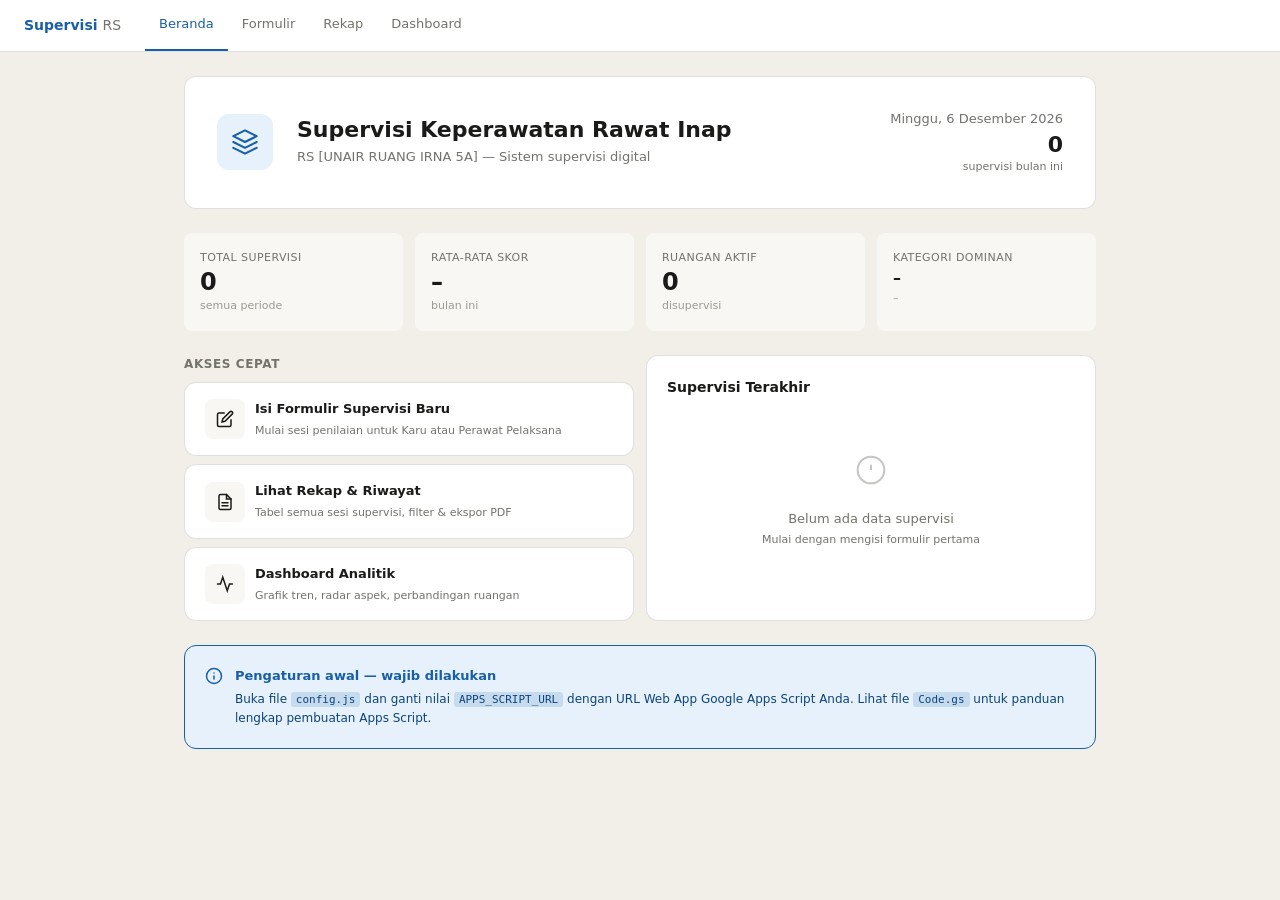
==== commit 3ac7dda0: "Add files via upload" ====
--- a/index.html
+++ b/index.html
@@ -1,342 +1,206 @@
 <!DOCTYPE html>
 <html lang="id">
-
 <head>
-  <meta charset="UTF-8">
-  <meta name="viewport" content="width=device-width,initial-scale=1">
-  <title>Supervisi Keperawatan RS</title>
-  <link rel="stylesheet" href="style.css">
-  <style>
-    .hero {
-      background: var(--bg);
-      border: 1px solid var(--border);
-      border-radius: var(--radius-lg);
-      padding: 2rem;
-      margin-bottom: 1.5rem;
-      display: flex;
-      align-items: center;
-      gap: 1.5rem
-    }
-
-    .hero-icon {
-      width: 56px;
-      height: 56px;
-      background: var(--blue-light);
-      border-radius: var(--radius-lg);
-      display: flex;
-      align-items: center;
-      justify-content: center;
-      flex-shrink: 0
-    }
-
-    .hero h1 {
-      font-size: 22px;
-      font-weight: 700;
-      color: var(--text);
-      line-height: 1.2
-    }
-
-    .hero p {
-      font-size: 13px;
-      color: var(--text-sec);
-      margin-top: 4px
-    }
-
-    .quick-btn {
-      display: flex;
-      align-items: center;
-      gap: 10px;
-      padding: 1rem 1.25rem;
-      background: var(--bg);
-      border: 1px solid var(--border);
-      border-radius: var(--radius-lg);
-      text-decoration: none;
-      color: var(--text);
-      transition: all .15s;
-      cursor: pointer
-    }
-
-    .quick-btn:hover {
-      border-color: var(--blue-mid);
-      background: var(--blue-light)
-    }
-
-    .quick-btn:hover .qb-icon {
-      background: var(--blue);
-      color: #fff
-    }
-
-    .qb-icon {
-      width: 40px;
-      height: 40px;
-      border-radius: var(--radius);
-      background: var(--bg2);
-      display: flex;
-      align-items: center;
-      justify-content: center;
-      flex-shrink: 0;
-      transition: all .15s
-    }
-
-    .qb-title {
-      font-size: 13px;
-      font-weight: 600;
-      color: var(--text)
-    }
-
-    .qb-sub {
-      font-size: 11px;
-      color: var(--text-sec);
-      margin-top: 2px
-    }
-
-    .recent-row {
-      display: flex;
-      align-items: center;
-      gap: 10px;
-      padding: 10px 0;
-      border-bottom: 1px solid var(--border)
-    }
-
-    .recent-row:last-child {
-      border-bottom: none
-    }
-
-    .rr-avatar {
-      width: 32px;
-      height: 32px;
-      border-radius: 50%;
-      background: var(--blue-light);
-      display: flex;
-      align-items: center;
-      justify-content: center;
-      font-size: 11px;
-      font-weight: 600;
-      color: var(--blue);
-      flex-shrink: 0
-    }
-
-    .rr-name {
-      font-size: 13px;
-      font-weight: 500;
-      color: var(--text)
-    }
-
-    .rr-meta {
-      font-size: 11px;
-      color: var(--text-sec);
-      margin-top: 1px
-    }
-
-    .empty-state {
-      text-align: center;
-      padding: 2.5rem 1rem;
-      color: var(--text-sec)
-    }
-
-    .empty-state svg {
-      margin-bottom: .75rem;
-      opacity: .4
-    }
-  </style>
+<meta charset="UTF-8">
+<meta name="viewport" content="width=device-width,initial-scale=1">
+<title>Supervisi Keperawatan RS</title>
+<link rel="stylesheet" href="style.css">
+<style>
+.hero{background:var(--bg);border:1px solid var(--border);border-radius:var(--radius-lg);
+  padding:2rem;margin-bottom:1.5rem;display:flex;align-items:center;gap:1.5rem}
+.hero-icon{width:56px;height:56px;background:var(--blue-light);border-radius:var(--radius-lg);
+  display:flex;align-items:center;justify-content:center;flex-shrink:0}
+.hero h1{font-size:22px;font-weight:700;color:var(--text);line-height:1.2}
+.hero p{font-size:13px;color:var(--text-sec);margin-top:4px}
+.quick-btn{display:flex;align-items:center;gap:10px;padding:1rem 1.25rem;
+  background:var(--bg);border:1px solid var(--border);border-radius:var(--radius-lg);
+  text-decoration:none;color:var(--text);transition:all .15s;cursor:pointer}
+.quick-btn:hover{border-color:var(--blue-mid);background:var(--blue-light)}
+.quick-btn:hover .qb-icon{background:var(--blue);color:#fff}
+.qb-icon{width:40px;height:40px;border-radius:var(--radius);background:var(--bg2);
+  display:flex;align-items:center;justify-content:center;flex-shrink:0;transition:all .15s}
+.qb-title{font-size:13px;font-weight:600;color:var(--text)}
+.qb-sub{font-size:11px;color:var(--text-sec);margin-top:2px}
+.recent-row{display:flex;align-items:center;gap:10px;padding:10px 0;
+  border-bottom:1px solid var(--border)}
+.recent-row:last-child{border-bottom:none}
+.rr-avatar{width:32px;height:32px;border-radius:50%;background:var(--blue-light);
+  display:flex;align-items:center;justify-content:center;font-size:11px;font-weight:600;
+  color:var(--blue);flex-shrink:0}
+.rr-name{font-size:13px;font-weight:500;color:var(--text)}
+.rr-meta{font-size:11px;color:var(--text-sec);margin-top:1px}
+.empty-state{text-align:center;padding:2.5rem 1rem;color:var(--text-sec)}
+.empty-state svg{margin-bottom:.75rem;opacity:.4}
+</style>
 </head>
-
 <body>
-  <nav>
-    <a href="index.html" class="nav-brand">
-      <img src="https://medikakaryaairlangga.com/about/assets/logo_rsunair.png" alt="Logo RS Unair">
-      <div>
-        <div class="nav-brand-text">Supervisi Keperawatan</div>
-        <div class="nav-brand-sub">RS UNAIR</div>
+<nav>
+  <div class="nav-brand">Supervisi <span>RS</span></div>
+  <div class="nav-links">
+    <a href="index.html" class="active">Beranda</a>
+    <a href="form.html">Formulir</a>
+    <a href="rekap.html">Rekap</a>
+    <a href="dashboard.html">Dashboard</a>
+  </div>
+</nav>
+
+<div class="container">
+  <div class="hero">
+    <div class="hero-icon">
+      <svg width="28" height="28" viewBox="0 0 24 24" fill="none" stroke="#185FA5" stroke-width="1.8" stroke-linecap="round" stroke-linejoin="round">
+        <path d="M12 2L2 7l10 5 10-5-10-5z"/><path d="M2 17l10 5 10-5"/><path d="M2 12l10 5 10-5"/>
+      </svg>
+    </div>
+    <div>
+      <h1 id="rs-name">Supervisi Keperawatan Rawat Inap</h1>
+      <p id="rs-sub">Sistem pencatatan & pelaporan supervisi berbasis Google Sheets</p>
+    </div>
+    <div style="margin-left:auto;text-align:right;flex-shrink:0">
+      <div id="today-date" style="font-size:13px;color:var(--text-sec)"></div>
+      <div id="stat-bulan" style="font-size:22px;font-weight:700;color:var(--text);line-height:1.2;margin-top:2px">–</div>
+      <div style="font-size:11px;color:var(--text-sec)">supervisi bulan ini</div>
+    </div>
+  </div>
+
+  <div id="toast-area"></div>
+
+  <div class="grid-4" style="margin-bottom:1.5rem" id="stat-cards">
+    <div class="stat-card">
+      <div class="stat-label">Total Supervisi</div>
+      <div class="stat-value" id="s-total">–</div>
+      <div class="stat-sub">semua periode</div>
+    </div>
+    <div class="stat-card">
+      <div class="stat-label">Rata-rata Skor</div>
+      <div class="stat-value" id="s-rata">–</div>
+      <div class="stat-sub">bulan ini</div>
+    </div>
+    <div class="stat-card">
+      <div class="stat-label">Ruangan Aktif</div>
+      <div class="stat-value" id="s-ruangan">–</div>
+      <div class="stat-sub">disupervisi</div>
+    </div>
+    <div class="stat-card">
+      <div class="stat-label">Kategori Dominan</div>
+      <div class="stat-value" id="s-kategori" style="font-size:16px">–</div>
+      <div class="stat-sub" id="s-kategori-sub">–</div>
+    </div>
+  </div>
+
+  <div class="grid-2" style="margin-bottom:1.5rem">
+    <div>
+      <div style="font-size:12px;font-weight:600;color:var(--text-sec);margin-bottom:8px;text-transform:uppercase;letter-spacing:.05em">Akses Cepat</div>
+      <div style="display:flex;flex-direction:column;gap:8px">
+        <a href="form.html" class="quick-btn">
+          <div class="qb-icon">
+            <svg width="18" height="18" viewBox="0 0 24 24" fill="none" stroke="currentColor" stroke-width="2" stroke-linecap="round">
+              <path d="M11 4H4a2 2 0 00-2 2v14a2 2 0 002 2h14a2 2 0 002-2v-7"/><path d="M18.5 2.5a2.121 2.121 0 013 3L12 15l-4 1 1-4 9.5-9.5z"/>
+            </svg>
+          </div>
+          <div>
+            <div class="qb-title">Isi Formulir Supervisi Baru</div>
+            <div class="qb-sub">Mulai sesi penilaian untuk Karu atau Perawat Pelaksana</div>
+          </div>
+        </a>
+        <a href="rekap.html" class="quick-btn">
+          <div class="qb-icon">
+            <svg width="18" height="18" viewBox="0 0 24 24" fill="none" stroke="currentColor" stroke-width="2" stroke-linecap="round">
+              <path d="M14 2H6a2 2 0 00-2 2v16a2 2 0 002 2h12a2 2 0 002-2V8z"/><polyline points="14 2 14 8 20 8"/><line x1="16" y1="13" x2="8" y2="13"/><line x1="16" y1="17" x2="8" y2="17"/>
+            </svg>
+          </div>
+          <div>
+            <div class="qb-title">Lihat Rekap & Riwayat</div>
+            <div class="qb-sub">Tabel semua sesi supervisi, filter & ekspor PDF</div>
+          </div>
+        </a>
+        <a href="dashboard.html" class="quick-btn">
+          <div class="qb-icon">
+            <svg width="18" height="18" viewBox="0 0 24 24" fill="none" stroke="currentColor" stroke-width="2" stroke-linecap="round">
+              <polyline points="22 12 18 12 15 21 9 3 6 12 2 12"/>
+            </svg>
+          </div>
+          <div>
+            <div class="qb-title">Dashboard Analitik</div>
+            <div class="qb-sub">Grafik tren, radar aspek, perbandingan ruangan</div>
+          </div>
+        </a>
       </div>
-    </a>
-    <div class="nav-links">
-      <a href="index.html" class="active">Beranda</a>
-      <a href="form.html">Formulir</a>
-      <a href="rekap.html">Rekap</a>
-      <a href="dashboard.html">Dashboard</a>
-    </div>
-  </nav>
-
-  <div class="container">
-    <div class="hero">
-      <div class="hero-icon">
-        <img src="https://medikakaryaairlangga.com/about/assets/logo_rsunair.png" alt="Logo RS Unair"
-          style="width:48px;height:48px;object-fit:contain">
-      </div>
-      <div>
-        <h1 id="rs-name">Supervisi Keperawatan Rawat Inap</h1>
-        <p id="rs-sub">Sistem pencatatan & pelaporan supervisi berbasis Google Sheets</p>
-      </div>
-      <div style="margin-left:auto;text-align:right;flex-shrink:0">
-        <div id="today-date" style="font-size:13px;color:var(--text-sec)"></div>
-        <div id="stat-bulan" style="font-size:22px;font-weight:700;color:var(--text);line-height:1.2;margin-top:2px">–
-        </div>
-        <div style="font-size:11px;color:var(--text-sec)">supervisi bulan ini</div>
-      </div>
-    </div>
-
-    <div id="toast-area"></div>
-
-    <div class="grid-4" style="margin-bottom:1.5rem" id="stat-cards">
-      <div class="stat-card">
-        <div class="stat-label">Total Supervisi</div>
-        <div class="stat-value" id="s-total">–</div>
-        <div class="stat-sub">semua periode</div>
-      </div>
-      <div class="stat-card">
-        <div class="stat-label">Rata-rata Skor</div>
-        <div class="stat-value" id="s-rata">–</div>
-        <div class="stat-sub">bulan ini</div>
-      </div>
-      <div class="stat-card">
-        <div class="stat-label">Ruangan Aktif</div>
-        <div class="stat-value" id="s-ruangan">–</div>
-        <div class="stat-sub">disupervisi</div>
-      </div>
-      <div class="stat-card">
-        <div class="stat-label">Kategori Dominan</div>
-        <div class="stat-value" id="s-kategori" style="font-size:16px">–</div>
-        <div class="stat-sub" id="s-kategori-sub">–</div>
-      </div>
-    </div>
-
-    <div class="grid-2" style="margin-bottom:1.5rem">
-      <div>
-        <div
-          style="font-size:12px;font-weight:600;color:var(--text-sec);margin-bottom:8px;text-transform:uppercase;letter-spacing:.05em">
-          Akses Cepat</div>
-        <div style="display:flex;flex-direction:column;gap:8px">
-          <a href="form.html" class="quick-btn">
-            <div class="qb-icon">
-              <svg width="18" height="18" viewBox="0 0 24 24" fill="none" stroke="currentColor" stroke-width="2"
-                stroke-linecap="round">
-                <path d="M11 4H4a2 2 0 00-2 2v14a2 2 0 002 2h14a2 2 0 002-2v-7" />
-                <path d="M18.5 2.5a2.121 2.121 0 013 3L12 15l-4 1 1-4 9.5-9.5z" />
-              </svg>
-            </div>
-            <div>
-              <div class="qb-title">Isi Formulir Supervisi Baru</div>
-              <div class="qb-sub">Mulai sesi penilaian untuk Karu atau Perawat Pelaksana</div>
-            </div>
-          </a>
-          <a href="rekap.html" class="quick-btn">
-            <div class="qb-icon">
-              <svg width="18" height="18" viewBox="0 0 24 24" fill="none" stroke="currentColor" stroke-width="2"
-                stroke-linecap="round">
-                <path d="M14 2H6a2 2 0 00-2 2v16a2 2 0 002 2h12a2 2 0 002-2V8z" />
-                <polyline points="14 2 14 8 20 8" />
-                <line x1="16" y1="13" x2="8" y2="13" />
-                <line x1="16" y1="17" x2="8" y2="17" />
-              </svg>
-            </div>
-            <div>
-              <div class="qb-title">Lihat Rekap & Riwayat</div>
-              <div class="qb-sub">Tabel semua sesi supervisi, filter & ekspor PDF</div>
-            </div>
-          </a>
-          <a href="dashboard.html" class="quick-btn">
-            <div class="qb-icon">
-              <svg width="18" height="18" viewBox="0 0 24 24" fill="none" stroke="currentColor" stroke-width="2"
-                stroke-linecap="round">
-                <polyline points="22 12 18 12 15 21 9 3 6 12 2 12" />
-              </svg>
-            </div>
-            <div>
-              <div class="qb-title">Dashboard Analitik</div>
-              <div class="qb-sub">Grafik tren, radar aspek, perbandingan ruangan</div>
-            </div>
-          </a>
+    </div>
+
+    <div class="card">
+      <div class="card-title">Supervisi Terakhir</div>
+      <div id="recent-list">
+        <div class="empty-state" id="empty-recent">
+          <svg width="32" height="32" viewBox="0 0 24 24" fill="none" stroke="currentColor" stroke-width="1.5"><circle cx="12" cy="12" r="10"/><line x1="12" y1="8" x2="12" y2="12"/><line x1="12" y1="16" x2="12.01" y2="16"/></svg>
+          <div style="font-size:13px;margin-top:4px">Belum ada data supervisi</div>
+          <div style="font-size:11px;margin-top:2px">Mulai dengan mengisi formulir pertama</div>
         </div>
       </div>
-
-      <div class="card">
-        <div class="card-title">Supervisi Terakhir</div>
-        <div id="recent-list">
-          <div class="empty-state" id="empty-recent">
-            <svg width="32" height="32" viewBox="0 0 24 24" fill="none" stroke="currentColor" stroke-width="1.5">
-              <circle cx="12" cy="12" r="10" />
-              <line x1="12" y1="8" x2="12" y2="12" />
-              <line x1="12" y1="16" x2="12.01" y2="16" />
-            </svg>
-            <div style="font-size:13px;margin-top:4px">Belum ada data supervisi</div>
-            <div style="font-size:11px;margin-top:2px">Mulai dengan mengisi formulir pertama</div>
-          </div>
+    </div>
+  </div>
+
+  <div class="card" style="background:var(--blue-light);border-color:var(--blue)">
+    <div style="display:flex;align-items:flex-start;gap:12px">
+      <svg width="18" height="18" viewBox="0 0 24 24" fill="none" stroke="#185FA5" stroke-width="2" stroke-linecap="round" style="flex-shrink:0;margin-top:1px"><circle cx="12" cy="12" r="10"/><line x1="12" y1="16" x2="12" y2="12"/><line x1="12" y1="8" x2="12.01" y2="8"/></svg>
+      <div>
+        <div style="font-size:13px;font-weight:600;color:var(--blue);margin-bottom:3px">Pengaturan awal — wajib dilakukan</div>
+        <div style="font-size:12px;color:#0C447C;line-height:1.6">
+          Buka file <code style="background:rgba(24,95,165,.15);padding:1px 5px;border-radius:3px;font-size:11px">config.js</code> 
+          dan ganti nilai <code style="background:rgba(24,95,165,.15);padding:1px 5px;border-radius:3px;font-size:11px">APPS_SCRIPT_URL</code> 
+          dengan URL Web App Google Apps Script Anda. Lihat file <code style="background:rgba(24,95,165,.15);padding:1px 5px;border-radius:3px;font-size:11px">Code.gs</code> 
+          untuk panduan lengkap pembuatan Apps Script.
         </div>
       </div>
     </div>
-
-    <div class="card" style="background:var(--blue-light);border-color:var(--blue)">
-      <div style="display:flex;align-items:flex-start;gap:12px">
-        <svg width="18" height="18" viewBox="0 0 24 24" fill="none" stroke="#185FA5" stroke-width="2"
-          stroke-linecap="round" style="flex-shrink:0;margin-top:1px">
-          <circle cx="12" cy="12" r="10" />
-          <line x1="12" y1="16" x2="12" y2="12" />
-          <line x1="12" y1="8" x2="12.01" y2="8" />
-        </svg>
-        <div>
-          <div style="font-size:13px;font-weight:600;color:var(--blue);margin-bottom:3px">Pengaturan awal — wajib
-            dilakukan</div>
-          <div style="font-size:12px;color:#0C447C;line-height:1.6">
-            Buka file <code
-              style="background:rgba(24,95,165,.15);padding:1px 5px;border-radius:3px;font-size:11px">config.js</code>
-            dan ganti nilai <code
-              style="background:rgba(24,95,165,.15);padding:1px 5px;border-radius:3px;font-size:11px">APPS_SCRIPT_URL</code>
-            dengan URL Web App Google Apps Script Anda. Lihat file <code
-              style="background:rgba(24,95,165,.15);padding:1px 5px;border-radius:3px;font-size:11px">Code.gs</code>
-            untuk panduan lengkap pembuatan Apps Script.
-          </div>
-        </div>
-      </div>
-    </div>
-  </div>
-
-  <script src="config.js"></script>
-  <script>
-    document.getElementById('rs-name').textContent = CONFIG.APP_NAME;
-    document.getElementById('rs-sub').textContent = CONFIG.RS_NAME + ' — Sistem supervisi digital';
-
-    const now = new Date();
-    document.getElementById('today-date').textContent = now.toLocaleDateString('id-ID', { weekday: 'long', day: 'numeric', month: 'long', year: 'numeric' });
-
-    function loadStats() {
-      const data = ambilLokal();
-      const bulanIni = now.getMonth();
-      const tahunIni = now.getFullYear();
-      const dataBulan = data.filter(d => {
-        const t = new Date(d.tanggal);
-        return t.getMonth() === bulanIni && t.getFullYear() === tahunIni;
-      });
-
-      document.getElementById('s-total').textContent = data.length;
-      document.getElementById('stat-bulan').textContent = dataBulan.length;
-
-      if (dataBulan.length) {
-        const avg = Math.round(dataBulan.reduce((a, b) => a + b.skor_total, 0) / dataBulan.length);
-        document.getElementById('s-rata').textContent = avg + '%';
-        const kat = getKategori(avg);
-        document.getElementById('s-kategori').textContent = kat.label;
-      }
-
-      const ruangan = [...new Set(data.map(d => d.ruangan))];
-      document.getElementById('s-ruangan').textContent = ruangan.length;
-
-      const cats = {};
-      data.forEach(d => { cats[d.kategori] = (cats[d.kategori] || 0) + 1; });
-      const dom = Object.entries(cats).sort((a, b) => b[1] - a[1])[0];
-      if (dom) {
-        document.getElementById('s-kategori').textContent = dom[0];
-        document.getElementById('s-kategori-sub').textContent = dom[1] + ' sesi';
-      }
-
-      const list = document.getElementById('recent-list');
-      const recent = data.slice(0, 5);
-      if (recent.length) {
-        document.getElementById('empty-recent')?.remove();
-        list.innerHTML = recent.map(d => {
-          const inisial = d.nama_perawat.split(' ').slice(1, 3).map(w => w[0]).join('').toUpperCase().slice(0, 2);
-          const kat = getKategori(d.skor_total);
-          return `<div class="recent-row">
+  </div>
+</div>
+
+<script src="config.js"></script>
+<script>
+document.getElementById('rs-name').textContent = CONFIG.APP_NAME;
+document.getElementById('rs-sub').textContent = CONFIG.RS_NAME + ' — Sistem supervisi digital';
+
+const now = new Date();
+document.getElementById('today-date').textContent = now.toLocaleDateString('id-ID',{weekday:'long',day:'numeric',month:'long',year:'numeric'});
+
+function loadStats() {
+  const data = ambilLokal();
+  const bulanIni = now.getMonth();
+  const tahunIni = now.getFullYear();
+  const dataBulan = data.filter(d => {
+    const t = new Date(d.tanggal);
+    return t.getMonth() === bulanIni && t.getFullYear() === tahunIni;
+  });
+
+  document.getElementById('s-total').textContent = data.length;
+  document.getElementById('stat-bulan').textContent = dataBulan.length;
+
+  if (dataBulan.length) {
+    const avg = Math.round(dataBulan.reduce((a,b) => a + b.skor_total, 0) / dataBulan.length);
+    document.getElementById('s-rata').textContent = avg + '%';
+    const kat = getKategori(avg);
+    document.getElementById('s-kategori').textContent = kat.label;
+  }
+
+  const ruangan = [...new Set(data.map(d => d.ruangan))];
+  document.getElementById('s-ruangan').textContent = ruangan.length;
+
+  const cats = {};
+  data.forEach(d => { cats[d.kategori] = (cats[d.kategori]||0)+1; });
+  const dom = Object.entries(cats).sort((a,b)=>b[1]-a[1])[0];
+  if (dom) {
+    document.getElementById('s-kategori').textContent = dom[0];
+    document.getElementById('s-kategori-sub').textContent = dom[1] + ' sesi';
+  }
+
+  const list = document.getElementById('recent-list');
+  const recent = data.slice(0, 5);
+  if (recent.length) {
+    document.getElementById('empty-recent')?.remove();
+    list.innerHTML = recent.map(d => {
+      const inisial = d.nama_perawat.split(' ').slice(1,3).map(w=>w[0]).join('').toUpperCase().slice(0,2);
+      const kat = getKategori(d.skor_total);
+      return `<div class="recent-row">
         <div class="rr-avatar">${inisial}</div>
         <div style="flex:1">
           <div class="rr-name">${d.nama_perawat}</div>
@@ -344,20 +208,19 @@
         </div>
         <span class="badge ${kat.cls}">${d.skor_total}%</span>
       </div>`;
-        }).join('');
-      }
-
-      // Coba fetch dari Sheets jika URL sudah diset
-      if (CONFIG.APPS_SCRIPT_URL.includes('GANTI')) return;
-      fetch(CONFIG.APPS_SCRIPT_URL + '?action=getStats')
-        .then(r => r.json())
-        .then(res => {
-          if (res.total !== undefined) document.getElementById('s-total').textContent = res.total;
-        }).catch(() => { });
-    }
-
-    loadStats();
-  </script>
+    }).join('');
+  }
+
+  // Coba fetch dari Sheets jika URL sudah diset
+  if (CONFIG.APPS_SCRIPT_URL.includes('GANTI')) return;
+  fetch(CONFIG.APPS_SCRIPT_URL + '?action=getStats')
+    .then(r => r.json())
+    .then(res => {
+      if (res.total !== undefined) document.getElementById('s-total').textContent = res.total;
+    }).catch(() => {});
+}
+
+loadStats();
+</script>
 </body>
-
-</html>+</html>
--- a/style.css
+++ b/style.css
@@ -1,608 +1,150 @@
-*,
-*::before,
-*::after {
-  box-sizing: border-box;
-  margin: 0;
-  padding: 0
+*,*::before,*::after{box-sizing:border-box;margin:0;padding:0}
+
+:root{
+  --blue:#185FA5;--blue-light:#E6F1FB;--blue-mid:#378ADD;
+  --green:#3B6D11;--green-light:#EAF3DE;
+  --amber:#854F0B;--amber-light:#FAEEDA;
+  --red:#A32D2D;--red-light:#FCEBEB;
+  --teal:#0F6E56;--teal-light:#E1F5EE;
+  --gray:#5F5E5A;--gray-light:#F1EFE8;
+  --purple:#534AB7;--purple-light:#EEEDFE;
+  --text:#1a1a18;--text-sec:#73726c;--text-hint:#9c9a92;
+  --bg:#ffffff;--bg2:#f8f7f4;--bg3:#f1efe8;
+  --border:rgba(0,0,0,0.12);--border2:rgba(0,0,0,0.20);
+  --radius:8px;--radius-lg:12px;
 }
 
-:root {
-  --blue: #185FA5;
-  --blue-light: #E6F1FB;
-  --blue-mid: #378ADD;
-  --green: #3B6D11;
-  --green-light: #EAF3DE;
-  --amber: #854F0B;
-  --amber-light: #FAEEDA;
-  --red: #A32D2D;
-  --red-light: #FCEBEB;
-  --teal: #0F6E56;
-  --teal-light: #E1F5EE;
-  --gray: #5F5E5A;
-  --gray-light: #F1EFE8;
-  --purple: #534AB7;
-  --purple-light: #EEEDFE;
-  --text: #1a1a18;
-  --text-sec: #73726c;
-  --text-hint: #9c9a92;
-  --bg: #ffffff;
-  --bg2: #f8f7f4;
-  --bg3: #f1efe8;
-  --border: rgba(0, 0, 0, 0.12);
-  --border2: rgba(0, 0, 0, 0.20);
-  --radius: 8px;
-  --radius-lg: 12px;
-}
-
-body {
-  font-family: 'Segoe UI', system-ui, sans-serif;
-  font-size: 14px;
-  color: var(--text);
-  background: var(--bg3);
-  line-height: 1.6
-}
+body{font-family:'Segoe UI',system-ui,sans-serif;font-size:14px;color:var(--text);background:var(--bg3);line-height:1.6}
 
 /* NAV */
-nav {
-  background: var(--bg);
-  border-bottom: 1px solid var(--border);
-  padding: 0 1.5rem;
-  display: flex;
-  align-items: center;
-  gap: 0;
-  position: sticky;
-  top: 0;
-  z-index: 100
-}
-
-.nav-brand {
-  display: flex;
-  align-items: center;
-  gap: 10px;
-  padding: 10px 0;
-  margin-right: 1.5rem;
-  white-space: nowrap;
-  text-decoration: none
-}
-
-.nav-brand img {
-  width: 36px;
-  height: 36px;
-  object-fit: contain;
-  flex-shrink: 0
-}
-
-.nav-brand-text {
-  font-size: 13px;
-  font-weight: 600;
-  color: var(--blue);
-  line-height: 1.2
-}
-
-.nav-brand-sub {
-  font-size: 10px;
-  font-weight: 400;
-  color: var(--text-sec);
-  line-height: 1.2
-}
-
-.nav-links {
-  display: flex;
-  gap: 0;
-  flex: 1
-}
-
-.nav-links a {
-  display: block;
-  padding: 14px 14px;
-  font-size: 13px;
-  color: var(--text-sec);
-  text-decoration: none;
-  border-bottom: 2.5px solid transparent;
-  transition: color .15s
-}
-
-.nav-links a:hover {
-  color: var(--text)
-}
-
-.nav-links a.active {
-  color: var(--blue);
-  border-bottom-color: var(--blue);
-  font-weight: 500
-}
+nav{background:var(--bg);border-bottom:1px solid var(--border);padding:0 1.5rem;display:flex;align-items:center;gap:0;position:sticky;top:0;z-index:100}
+.nav-brand{font-size:14px;font-weight:600;color:var(--blue);padding:14px 0;margin-right:1.5rem;white-space:nowrap}
+.nav-brand span{color:var(--text-sec);font-weight:400}
+.nav-links{display:flex;gap:0;flex:1}
+.nav-links a{display:block;padding:14px 14px;font-size:13px;color:var(--text-sec);text-decoration:none;border-bottom:2.5px solid transparent;transition:color .15s}
+.nav-links a:hover{color:var(--text)}
+.nav-links a.active{color:var(--blue);border-bottom-color:var(--blue);font-weight:500}
 
 /* LAYOUT */
-.container {
-  max-width: 960px;
-  margin: 0 auto;
-  padding: 1.5rem
-}
-
-.page-title {
-  font-size: 20px;
-  font-weight: 600;
-  color: var(--text);
-  margin-bottom: 4px
-}
-
-.page-sub {
-  font-size: 13px;
-  color: var(--text-sec);
-  margin-bottom: 1.5rem
-}
+.container{max-width:960px;margin:0 auto;padding:1.5rem}
+.page-title{font-size:20px;font-weight:600;color:var(--text);margin-bottom:4px}
+.page-sub{font-size:13px;color:var(--text-sec);margin-bottom:1.5rem}
 
 /* CARDS */
-.card {
-  background: var(--bg);
-  border: 1px solid var(--border);
-  border-radius: var(--radius-lg);
-  padding: 1.25rem
-}
-
-.card-title {
-  font-size: 14px;
-  font-weight: 600;
-  color: var(--text);
-  margin-bottom: 1rem
-}
+.card{background:var(--bg);border:1px solid var(--border);border-radius:var(--radius-lg);padding:1.25rem}
+.card-title{font-size:14px;font-weight:600;color:var(--text);margin-bottom:1rem}
 
 /* GRID */
-.grid-2 {
-  display: grid;
-  grid-template-columns: repeat(2, minmax(0, 1fr));
-  gap: 12px
-}
-
-.grid-3 {
-  display: grid;
-  grid-template-columns: repeat(3, minmax(0, 1fr));
-  gap: 12px
-}
-
-.grid-4 {
-  display: grid;
-  grid-template-columns: repeat(4, minmax(0, 1fr));
-  gap: 12px
-}
+.grid-2{display:grid;grid-template-columns:repeat(2,minmax(0,1fr));gap:12px}
+.grid-3{display:grid;grid-template-columns:repeat(3,minmax(0,1fr));gap:12px}
+.grid-4{display:grid;grid-template-columns:repeat(4,minmax(0,1fr));gap:12px}
 
 /* STAT CARDS */
-.stat-card {
-  background: var(--bg2);
-  border-radius: var(--radius);
-  padding: 1rem
-}
-
-.stat-label {
-  font-size: 11px;
-  color: var(--text-sec);
-  font-weight: 500;
-  text-transform: uppercase;
-  letter-spacing: .04em;
-  margin-bottom: 4px
-}
-
-.stat-value {
-  font-size: 24px;
-  font-weight: 600;
-  color: var(--text);
-  line-height: 1
-}
-
-.stat-sub {
-  font-size: 11px;
-  color: var(--text-hint);
-  margin-top: 3px
-}
+.stat-card{background:var(--bg2);border-radius:var(--radius);padding:1rem}
+.stat-label{font-size:11px;color:var(--text-sec);font-weight:500;text-transform:uppercase;letter-spacing:.04em;margin-bottom:4px}
+.stat-value{font-size:24px;font-weight:600;color:var(--text);line-height:1}
+.stat-sub{font-size:11px;color:var(--text-hint);margin-top:3px}
 
 /* FORM ELEMENTS */
-.form-group {
-  display: flex;
-  flex-direction: column;
-  gap: 5px;
-  margin-bottom: 1rem
+.form-group{display:flex;flex-direction:column;gap:5px;margin-bottom:1rem}
+.form-label{font-size:12px;font-weight:500;color:var(--text-sec)}
+.form-label .req{color:var(--red)}
+input[type="text"],input[type="date"],select,textarea{
+  width:100%;padding:8px 10px;border:1px solid var(--border2);border-radius:var(--radius);
+  font-size:13px;color:var(--text);background:var(--bg);font-family:inherit;
+  transition:border-color .15s,box-shadow .15s;outline:none
 }
-
-.form-label {
-  font-size: 12px;
-  font-weight: 500;
-  color: var(--text-sec)
-}
-
-.form-label .req {
-  color: var(--red)
-}
-
-input[type="text"],
-input[type="date"],
-select,
-textarea {
-  width: 100%;
-  padding: 8px 10px;
-  border: 1px solid var(--border2);
-  border-radius: var(--radius);
-  font-size: 13px;
-  color: var(--text);
-  background: var(--bg);
-  font-family: inherit;
-  transition: border-color .15s, box-shadow .15s;
-  outline: none
-}
-
-input:focus,
-select:focus,
-textarea:focus {
-  border-color: var(--blue-mid);
-  box-shadow: 0 0 0 3px rgba(55, 138, 221, .15)
-}
-
-select {
-  cursor: pointer
-}
-
-textarea {
-  resize: vertical;
-  min-height: 80px
-}
+input:focus,select:focus,textarea:focus{border-color:var(--blue-mid);box-shadow:0 0 0 3px rgba(55,138,221,.15)}
+select{cursor:pointer}
+textarea{resize:vertical;min-height:80px}
 
 /* BUTTONS */
-.btn {
-  display: inline-flex;
-  align-items: center;
-  gap: 6px;
-  padding: 8px 16px;
-  border-radius: var(--radius);
-  font-size: 13px;
-  font-weight: 500;
-  cursor: pointer;
-  border: 1px solid;
-  font-family: inherit;
-  transition: all .15s
-}
-
-.btn-primary {
-  background: var(--blue);
-  color: #fff;
-  border-color: var(--blue)
-}
-
-.btn-primary:hover {
-  background: #0C447C;
-  border-color: #0C447C
-}
-
-.btn-secondary {
-  background: var(--bg);
-  color: var(--text);
-  border-color: var(--border2)
-}
-
-.btn-secondary:hover {
-  background: var(--bg2)
-}
-
-.btn-success {
-  background: var(--green);
-  color: #fff;
-  border-color: var(--green)
-}
-
-.btn-success:hover {
-  background: #27500A
-}
-
-.btn-danger {
-  background: var(--red);
-  color: #fff;
-  border-color: var(--red)
-}
-
-.btn-lg {
-  padding: 10px 24px;
-  font-size: 14px
-}
-
-.btn-sm {
-  padding: 5px 10px;
-  font-size: 11px
-}
-
-.btn:disabled {
-  opacity: .5;
-  cursor: not-allowed
-}
+.btn{display:inline-flex;align-items:center;gap:6px;padding:8px 16px;border-radius:var(--radius);
+  font-size:13px;font-weight:500;cursor:pointer;border:1px solid;font-family:inherit;transition:all .15s}
+.btn-primary{background:var(--blue);color:#fff;border-color:var(--blue)}
+.btn-primary:hover{background:#0C447C;border-color:#0C447C}
+.btn-secondary{background:var(--bg);color:var(--text);border-color:var(--border2)}
+.btn-secondary:hover{background:var(--bg2)}
+.btn-success{background:var(--green);color:#fff;border-color:var(--green)}
+.btn-success:hover{background:#27500A}
+.btn-danger{background:var(--red);color:#fff;border-color:var(--red)}
+.btn-lg{padding:10px 24px;font-size:14px}
+.btn-sm{padding:5px 10px;font-size:11px}
+.btn:disabled{opacity:.5;cursor:not-allowed}
 
 /* BADGES */
-.badge {
-  display: inline-block;
-  font-size: 11px;
-  font-weight: 500;
-  padding: 2px 8px;
-  border-radius: 4px
-}
-
-.badge-success {
-  background: var(--green-light);
-  color: var(--green)
-}
-
-.badge-warning {
-  background: var(--amber-light);
-  color: var(--amber)
-}
-
-.badge-info {
-  background: var(--blue-light);
-  color: var(--blue)
-}
-
-.badge-danger {
-  background: var(--red-light);
-  color: var(--red)
-}
-
-.badge-gray {
-  background: var(--gray-light);
-  color: var(--gray)
-}
+.badge{display:inline-block;font-size:11px;font-weight:500;padding:2px 8px;border-radius:4px}
+.badge-success{background:var(--green-light);color:var(--green)}
+.badge-warning{background:var(--amber-light);color:var(--amber)}
+.badge-info{background:var(--blue-light);color:var(--blue)}
+.badge-danger{background:var(--red-light);color:var(--red)}
+.badge-gray{background:var(--gray-light);color:var(--gray)}
 
 /* SCORE BUTTONS */
-.score-group {
-  display: flex;
-  gap: 5px
-}
-
-.score-btn {
-  width: 36px;
-  height: 36px;
-  border-radius: var(--radius);
-  border: 1.5px solid var(--border2);
-  background: var(--bg2);
-  cursor: pointer;
-  font-size: 13px;
-  font-weight: 600;
-  color: var(--text-sec);
-  transition: all .12s;
-  font-family: inherit
-}
-
-.score-btn:hover {
-  border-color: var(--border2);
-  background: var(--bg3)
-}
-
-.score-btn.sel-1 {
-  background: var(--red-light);
-  color: var(--red);
-  border-color: var(--red)
-}
-
-.score-btn.sel-2 {
-  background: var(--amber-light);
-  color: var(--amber);
-  border-color: var(--amber)
-}
-
-.score-btn.sel-3 {
-  background: var(--blue-light);
-  color: var(--blue);
-  border-color: var(--blue)
-}
-
-.score-btn.sel-4 {
-  background: var(--green-light);
-  color: var(--green);
-  border-color: var(--green)
-}
+.score-group{display:flex;gap:5px}
+.score-btn{width:36px;height:36px;border-radius:var(--radius);border:1.5px solid var(--border2);
+  background:var(--bg2);cursor:pointer;font-size:13px;font-weight:600;color:var(--text-sec);
+  transition:all .12s;font-family:inherit}
+.score-btn:hover{border-color:var(--border2);background:var(--bg3)}
+.score-btn.sel-1{background:var(--red-light);color:var(--red);border-color:var(--red)}
+.score-btn.sel-2{background:var(--amber-light);color:var(--amber);border-color:var(--amber)}
+.score-btn.sel-3{background:var(--blue-light);color:var(--blue);border-color:var(--blue)}
+.score-btn.sel-4{background:var(--green-light);color:var(--green);border-color:var(--green)}
 
 /* ITEM ROW */
-.item-row {
-  display: flex;
-  align-items: center;
-  gap: 12px;
-  padding: 10px 0;
-  border-bottom: 1px solid var(--border)
-}
-
-.item-row:last-child {
-  border-bottom: none
-}
-
-.item-num {
-  font-size: 11px;
-  color: var(--text-hint);
-  min-width: 16px;
-  flex-shrink: 0
-}
-
-.item-text {
-  flex: 1;
-  font-size: 13px;
-  color: var(--text);
-  line-height: 1.4
-}
+.item-row{display:flex;align-items:center;gap:12px;padding:10px 0;border-bottom:1px solid var(--border)}
+.item-row:last-child{border-bottom:none}
+.item-num{font-size:11px;color:var(--text-hint);min-width:16px;flex-shrink:0}
+.item-text{flex:1;font-size:13px;color:var(--text);line-height:1.4}
 
 /* SECTION HEADER */
-.section-head {
-  background: var(--bg2);
-  border-radius: var(--radius) var(--radius) 0 0;
-  padding: 10px 14px;
-  display: flex;
-  justify-content: space-between;
-  align-items: center;
-  border: 1px solid var(--border)
-}
-
-.section-head+.section-body {
-  border: 1px solid var(--border);
-  border-top: none;
-  padding: 4px 14px;
-  border-radius: 0 0 var(--radius) var(--radius);
-  margin-bottom: 1rem
-}
-
-.section-title {
-  font-size: 13px;
-  font-weight: 600;
-  color: var(--text)
-}
-
-.section-score {
-  font-size: 13px;
-  font-weight: 600
-}
+.section-head{background:var(--bg2);border-radius:var(--radius) var(--radius) 0 0;
+  padding:10px 14px;display:flex;justify-content:space-between;align-items:center;
+  border:1px solid var(--border)}
+.section-head+.section-body{border:1px solid var(--border);border-top:none;
+  padding:4px 14px;border-radius:0 0 var(--radius) var(--radius);margin-bottom:1rem}
+.section-title{font-size:13px;font-weight:600;color:var(--text)}
+.section-score{font-size:13px;font-weight:600}
 
 /* TABLE */
-.table-wrap {
-  overflow-x: auto
-}
-
-table {
-  width: 100%;
-  border-collapse: collapse;
-  font-size: 13px
-}
-
-th {
-  padding: 8px 10px;
-  text-align: left;
-  font-size: 11px;
-  font-weight: 600;
-  color: var(--text-sec);
-  background: var(--bg2);
-  border-bottom: 1px solid var(--border);
-  text-transform: uppercase;
-  letter-spacing: .04em;
-  cursor: pointer
-}
-
-th:hover {
-  background: var(--bg3)
-}
-
-td {
-  padding: 9px 10px;
-  border-bottom: 1px solid var(--border);
-  color: var(--text);
-  vertical-align: middle
-}
-
-tr:hover td {
-  background: var(--bg2)
-}
-
-tr:last-child td {
-  border-bottom: none
-}
+.table-wrap{overflow-x:auto}
+table{width:100%;border-collapse:collapse;font-size:13px}
+th{padding:8px 10px;text-align:left;font-size:11px;font-weight:600;color:var(--text-sec);
+  background:var(--bg2);border-bottom:1px solid var(--border);text-transform:uppercase;letter-spacing:.04em;cursor:pointer}
+th:hover{background:var(--bg3)}
+td{padding:9px 10px;border-bottom:1px solid var(--border);color:var(--text);vertical-align:middle}
+tr:hover td{background:var(--bg2)}
+tr:last-child td{border-bottom:none}
 
 /* PROGRESS BAR */
-.progress {
-  height: 6px;
-  background: var(--bg3);
-  border-radius: 3px;
-  overflow: hidden;
-  margin-top: 4px
-}
-
-.progress-fill {
-  height: 100%;
-  border-radius: 3px;
-  transition: width .3s
-}
+.progress{height:6px;background:var(--bg3);border-radius:3px;overflow:hidden;margin-top:4px}
+.progress-fill{height:100%;border-radius:3px;transition:width .3s}
 
 /* ALERT / TOAST */
-.toast {
-  display: none;
-  padding: 10px 14px;
-  border-radius: var(--radius);
-  font-size: 13px;
-  margin-bottom: 1rem;
-  border-left: 3px solid
-}
-
-.toast.show {
-  display: block
-}
-
-.toast-success {
-  background: var(--green-light);
-  color: var(--green);
-  border-color: var(--green)
-}
-
-.toast-error {
-  background: var(--red-light);
-  color: var(--red);
-  border-color: var(--red)
-}
-
-.toast-info {
-  background: var(--blue-light);
-  color: var(--blue);
-  border-color: var(--blue)
-}
+.toast{display:none;padding:10px 14px;border-radius:var(--radius);font-size:13px;margin-bottom:1rem;border-left:3px solid}
+.toast.show{display:block}
+.toast-success{background:var(--green-light);color:var(--green);border-color:var(--green)}
+.toast-error{background:var(--red-light);color:var(--red);border-color:var(--red)}
+.toast-info{background:var(--blue-light);color:var(--blue);border-color:var(--blue)}
 
 /* LOADING */
-.loading {
-  display: inline-block;
-  width: 16px;
-  height: 16px;
-  border: 2px solid rgba(255, 255, 255, .4);
-  border-top-color: #fff;
-  border-radius: 50%;
-  animation: spin .6s linear infinite
-}
-
-@keyframes spin {
-  to {
-    transform: rotate(360deg)
-  }
-}
-
-.loading-dark {
-  border-color: var(--border2);
-  border-top-color: var(--blue)
-}
+.loading{display:inline-block;width:16px;height:16px;border:2px solid rgba(255,255,255,.4);
+  border-top-color:#fff;border-radius:50%;animation:spin .6s linear infinite}
+@keyframes spin{to{transform:rotate(360deg)}}
+.loading-dark{border-color:var(--border2);border-top-color:var(--blue)}
 
 /* RESPONSIVE */
-@media(max-width:640px) {
-
-  .grid-2,
-  .grid-3,
-  .grid-4 {
-    grid-template-columns: 1fr
-  }
-
-  .container {
-    padding: 1rem
-  }
-
-  nav {
-    padding: 0 1rem
-  }
-
-  .nav-brand {
-    font-size: 13px
-  }
+@media(max-width:640px){
+  .grid-2,.grid-3,.grid-4{grid-template-columns:1fr}
+  .container{padding:1rem}
+  nav{padding:0 1rem}
+  .nav-brand{font-size:13px}
 }
 
 /* PRINT */
-@media print {
-
-  nav,
-  .no-print {
-    display: none !important
-  }
-
-  body {
-    background: #fff
-  }
-
-  .card {
-    border: 1px solid #ccc
-  }
-
-  .container {
-    padding: 0
-  }
-}+@media print{
+  nav,.no-print{display:none!important}
+  body{background:#fff}
+  .card{border:1px solid #ccc}
+  .container{padding:0}
+}
